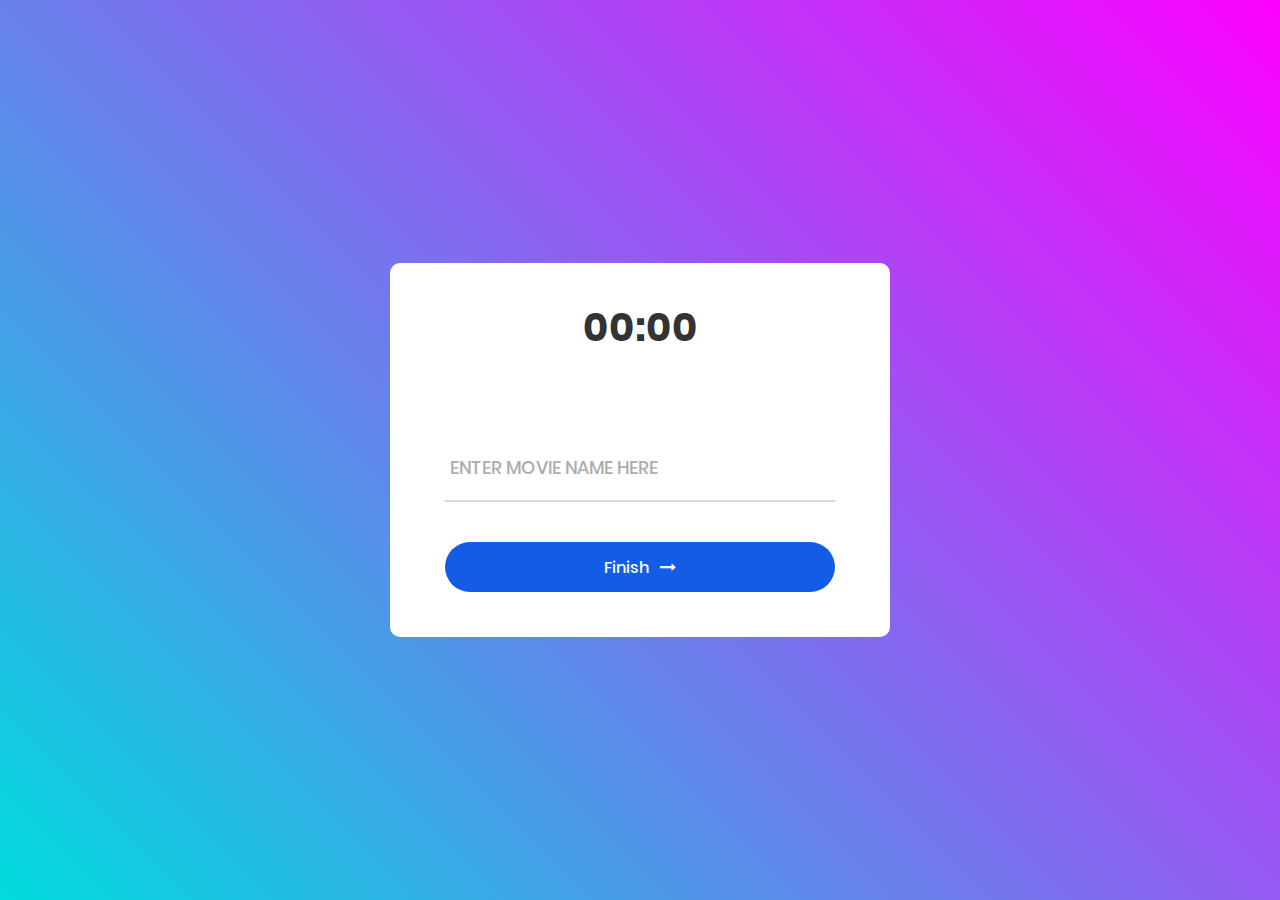
==== Blinders Round1/FirstRndStart.html @ 02ad2534 "yeet" ====
<!DOCTYPE html>
<html lang="en">
<head>
	<title>Peaky Blinders</title>
	<meta charset="UTF-8">
	<meta name="viewport" content="width=device-width, initial-scale=1">
<!--===============================================================================================-->
	<link rel="icon" type="image/png" href="images/icons/favicon.ico"/>
<!--===============================================================================================-->
	<link rel="stylesheet" type="text/css" href="vendor/bootstrap/css/bootstrap.min.css">
<!--===============================================================================================-->
	<link rel="stylesheet" type="text/css" href="fonts/font-awesome-4.7.0/css/font-awesome.min.css">
<!--===============================================================================================-->
	<link rel="stylesheet" type="text/css" href="vendor/animate/animate.css">
<!--===============================================================================================-->
	<link rel="stylesheet" type="text/css" href="vendor/css-hamburgers/hamburgers.min.css">
<!--===============================================================================================-->
	<link rel="stylesheet" type="text/css" href="vendor/animsition/css/animsition.min.css">
<!--===============================================================================================-->
	<link rel="stylesheet" type="text/css" href="vendor/select2/select2.min.css">
<!--===============================================================================================-->
	<link rel="stylesheet" type="text/css" href="vendor/daterangepicker/daterangepicker.css">
<!--===============================================================================================-->
	<link rel="stylesheet" type="text/css" href="css/util.css">
	<link rel="stylesheet" type="text/css" href="css/main.css">
<!--===============================================================================================-->
</head>
<body <body onload="showDiffImg()" oncontextmenu="return false;">


	<div class="container-contact100">
		<div class="wrap-contact100">
			<form class="contact100-form" name="add-unq-form" id="add-unq-form" autocomplete="off"  method="post">
				<span class="contact100-form-title">
					<label id="minutes">00</label>:<label id="seconds">00</label>
				</span>
				<span class="contact100-form-title">
					<img id="imageView" name="imageView" class="center">
				</span>

				<div class="wrap-input100">
					<input autocomplete="off" class="input100" style="text-transform:uppercase" type="text" id="first_rnd_txt" name="first_rnd_txt" placeholder="Enter Movie Name Here" onkeypress="return alpha(event)">
					<span class="focus-input100"></span>
                </div>
				
				<div class="container-contact100-form-btn">
					<div class="wrap-contact100-form-btn">
						<div class="contact100-form-bgbtn"></div>
						<button type="button" class="contact100-form-btn" id="submitBtn" onclick="ded()">
							<span>
								Finish
								<i class="fa fa-long-arrow-right m-l-7" aria-hidden="true"></i>
							</span>
						</button>
					</div>
				</div>
			</form>
		</div>
	</div>


<!--===============================================================================================-->
	<script src="vendor/jquery/jquery-3.2.1.min.js"></script>
<!--===============================================================================================-->
	<script src="vendor/animsition/js/animsition.min.js"></script>
<!--===============================================================================================-->
	<script src="vendor/bootstrap/js/popper.js"></script>
	<script src="vendor/bootstrap/js/bootstrap.min.js"></script>
<!--===============================================================================================-->
<!--===============================================================================================-->
	<script src="vendor/daterangepicker/moment.min.js"></script>
	<script src="vendor/daterangepicker/daterangepicker.js"></script>
<!--===============================================================================================-->
	<script src="vendor/countdowntime/countdowntime.js"></script>
<!--===============================================================================================-->
	<script src="js/main.js"></script>
	


</body>
</html>
---- Blinders Round1/vendor/css-hamburgers/hamburgers.min.css ----
/*!
 * Hamburgers
 * @description Tasty CSS-animated hamburgers
 * @author Jonathan Suh @jonsuh
 * @site https://jonsuh.com/hamburgers
 * @link https://github.com/jonsuh/hamburgers
 */.hamburger{font:inherit;display:inline-block;overflow:visible;margin:0;padding:15px;cursor:pointer;transition-timing-function:linear;transition-duration:.15s;transition-property:opacity,filter;text-transform:none;color:inherit;border:0;background-color:transparent}.hamburger:hover{opacity:.7}.hamburger-box{position:relative;display:inline-block;width:40px;height:24px}.hamburger-inner{top:50%;display:block;margin-top:-2px}.hamburger-inner,.hamburger-inner:after,.hamburger-inner:before{position:absolute;width:40px;height:4px;transition-timing-function:ease;transition-duration:.15s;transition-property:transform;border-radius:4px;background-color:#000}.hamburger-inner:after,.hamburger-inner:before{display:block;content:''}.hamburger-inner:before{top:-10px}.hamburger-inner:after{bottom:-10px}.hamburger--3dx .hamburger-box{perspective:80px}.hamburger--3dx .hamburger-inner{transition:transform .2s cubic-bezier(.645,.045,.355,1),background-color 0s cubic-bezier(.645,.045,.355,1) .1s}.hamburger--3dx .hamburger-inner:after,.hamburger--3dx .hamburger-inner:before{transition:transform 0s cubic-bezier(.645,.045,.355,1) .1s}.hamburger--3dx.is-active .hamburger-inner{transform:rotateY(180deg);background-color:transparent}.hamburger--3dx.is-active .hamburger-inner:before{transform:translate3d(0,10px,0) rotate(45deg)}.hamburger--3dx.is-active .hamburger-inner:after{transform:translate3d(0,-10px,0) rotate(-45deg)}.hamburger--3dx-r .hamburger-box{perspective:80px}.hamburger--3dx-r .hamburger-inner{transition:transform .2s cubic-bezier(.645,.045,.355,1),background-color 0s cubic-bezier(.645,.045,.355,1) .1s}.hamburger--3dx-r .hamburger-inner:after,.hamburger--3dx-r .hamburger-inner:before{transition:transform 0s cubic-bezier(.645,.045,.355,1) .1s}.hamburger--3dx-r.is-active .hamburger-inner{transform:rotateY(-180deg);background-color:transparent}.hamburger--3dx-r.is-active .hamburger-inner:before{transform:translate3d(0,10px,0) rotate(45deg)}.hamburger--3dx-r.is-active .hamburger-inner:after{transform:translate3d(0,-10px,0) rotate(-45deg)}.hamburger--3dy .hamburger-box{perspective:80px}.hamburger--3dy .hamburger-inner{transition:transform .2s cubic-bezier(.645,.045,.355,1),background-color 0s cubic-bezier(.645,.045,.355,1) .1s}.hamburger--3dy .hamburger-inner:after,.hamburger--3dy .hamburger-inner:before{transition:transform 0s cubic-bezier(.645,.045,.355,1) .1s}.hamburger--3dy.is-active .hamburger-inner{transform:rotateX(-180deg);background-color:transparent}.hamburger--3dy.is-active .hamburger-inner:before{transform:translate3d(0,10px,0) rotate(45deg)}.hamburger--3dy.is-active .hamburger-inner:after{transform:translate3d(0,-10px,0) rotate(-45deg)}.hamburger--3dy-r .hamburger-box{perspective:80px}.hamburger--3dy-r .hamburger-inner{transition:transform .2s cubic-bezier(.645,.045,.355,1),background-color 0s cubic-bezier(.645,.045,.355,1) .1s}.hamburger--3dy-r .hamburger-inner:after,.hamburger--3dy-r .hamburger-inner:before{transition:transform 0s cubic-bezier(.645,.045,.355,1) .1s}.hamburger--3dy-r.is-active .hamburger-inner{transform:rotateX(180deg);background-color:transparent}.hamburger--3dy-r.is-active .hamburger-inner:before{transform:translate3d(0,10px,0) rotate(45deg)}.hamburger--3dy-r.is-active .hamburger-inner:after{transform:translate3d(0,-10px,0) rotate(-45deg)}.hamburger--arrow.is-active .hamburger-inner:before{transform:translate3d(-8px,0,0) rotate(-45deg) scaleX(.7)}.hamburger--arrow.is-active .hamburger-inner:after{transform:translate3d(-8px,0,0) rotate(45deg) scaleX(.7)}.hamburger--arrow-r.is-active .hamburger-inner:before{transform:translate3d(8px,0,0) rotate(45deg) scaleX(.7)}.hamburger--arrow-r.is-active .hamburger-inner:after{transform:translate3d(8px,0,0) rotate(-45deg) scaleX(.7)}.hamburger--arrowalt .hamburger-inner:before{transition:top .1s ease .15s,transform .15s cubic-bezier(.165,.84,.44,1)}.hamburger--arrowalt .hamburger-inner:after{transition:bottom .1s ease .15s,transform .15s cubic-bezier(.165,.84,.44,1)}.hamburger--arrowalt.is-active .hamburger-inner:before{top:0;transition:top .1s ease,transform .15s cubic-bezier(.895,.03,.685,.22) .1s;transform:translate3d(-8px,-10px,0) rotate(-45deg) scaleX(.7)}.hamburger--arrowalt.is-active .hamburger-inner:after{bottom:0;transition:bottom .1s ease,transform .15s cubic-bezier(.895,.03,.685,.22) .1s;transform:translate3d(-8px,10px,0) rotate(45deg) scaleX(.7)}.hamburger--arrowalt-r .hamburger-inner:before{transition:top .1s ease .15s,transform .15s cubic-bezier(.165,.84,.44,1)}.hamburger--arrowalt-r .hamburger-inner:after{transition:bottom .1s ease .15s,transform .15s cubic-bezier(.165,.84,.44,1)}.hamburger--arrowalt-r.is-active .hamburger-inner:before{top:0;transition:top .1s ease,transform .15s cubic-bezier(.895,.03,.685,.22) .1s;transform:translate3d(8px,-10px,0) rotate(45deg) scaleX(.7)}.hamburger--arrowalt-r.is-active .hamburger-inner:after{bottom:0;transition:bottom .1s ease,transform .15s cubic-bezier(.895,.03,.685,.22) .1s;transform:translate3d(8px,10px,0) rotate(-45deg) scaleX(.7)}.hamburger--boring .hamburger-inner,.hamburger--boring .hamburger-inner:after,.hamburger--boring .hamburger-inner:before{transition-property:none}.hamburger--boring.is-active .hamburger-inner{transform:rotate(45deg)}.hamburger--boring.is-active .hamburger-inner:before{top:0;opacity:0}.hamburger--boring.is-active .hamburger-inner:after{bottom:0;transform:rotate(-90deg)}.hamburger--collapse .hamburger-inner{top:auto;bottom:0;transition-delay:.15s;transition-timing-function:cubic-bezier(.55,.055,.675,.19);transition-duration:.15s}.hamburger--collapse .hamburger-inner:after{top:-20px;transition:top .3s cubic-bezier(.33333,.66667,.66667,1) .3s,opacity .1s linear}.hamburger--collapse .hamburger-inner:before{transition:top .12s cubic-bezier(.33333,.66667,.66667,1) .3s,transform .15s cubic-bezier(.55,.055,.675,.19)}.hamburger--collapse.is-active .hamburger-inner{transition-delay:.32s;transition-timing-function:cubic-bezier(.215,.61,.355,1);transform:translate3d(0,-10px,0) rotate(-45deg)}.hamburger--collapse.is-active .hamburger-inner:after{top:0;transition:top .3s cubic-bezier(.33333,0,.66667,.33333),opacity .1s linear .27s;opacity:0}.hamburger--collapse.is-active .hamburger-inner:before{top:0;transition:top .12s cubic-bezier(.33333,0,.66667,.33333) .18s,transform .15s cubic-bezier(.215,.61,.355,1) .42s;transform:rotate(-90deg)}.hamburger--collapse-r .hamburger-inner{top:auto;bottom:0;transition-delay:.15s;transition-timing-function:cubic-bezier(.55,.055,.675,.19);transition-duration:.15s}.hamburger--collapse-r .hamburger-inner:after{top:-20px;transition:top .3s cubic-bezier(.33333,.66667,.66667,1) .3s,opacity .1s linear}.hamburger--collapse-r .hamburger-inner:before{transition:top .12s cubic-bezier(.33333,.66667,.66667,1) .3s,transform .15s cubic-bezier(.55,.055,.675,.19)}.hamburger--collapse-r.is-active .hamburger-inner{transition-delay:.32s;transition-timing-function:cubic-bezier(.215,.61,.355,1);transform:translate3d(0,-10px,0) rotate(45deg)}.hamburger--collapse-r.is-active .hamburger-inner:after{top:0;transition:top .3s cubic-bezier(.33333,0,.66667,.33333),opacity .1s linear .27s;opacity:0}.hamburger--collapse-r.is-active .hamburger-inner:before{top:0;transition:top .12s cubic-bezier(.33333,0,.66667,.33333) .18s,transform .15s cubic-bezier(.215,.61,.355,1) .42s;transform:rotate(90deg)}.hamburger--elastic .hamburger-inner{top:2px;transition-timing-function:cubic-bezier(.68,-.55,.265,1.55);transition-duration:.4s}.hamburger--elastic .hamburger-inner:before{top:10px;transition:opacity .15s ease .4s}.hamburger--elastic .hamburger-inner:after{top:20px;transition:transform .4s cubic-bezier(.68,-.55,.265,1.55)}.hamburger--elastic.is-active .hamburger-inner{transition-delay:.1s;transform:translate3d(0,10px,0) rotate(135deg)}.hamburger--elastic.is-active .hamburger-inner:before{transition-delay:0s;opacity:0}.hamburger--elastic.is-active .hamburger-inner:after{transition-delay:.1s;transform:translate3d(0,-20px,0) rotate(-270deg)}.hamburger--elastic-r .hamburger-inner{top:2px;transition-timing-function:cubic-bezier(.68,-.55,.265,1.55);transition-duration:.4s}.hamburger--elastic-r .hamburger-inner:before{top:10px;transition:opacity .15s ease .4s}.hamburger--elastic-r .hamburger-inner:after{top:20px;transition:transform .4s cubic-bezier(.68,-.55,.265,1.55)}.hamburger--elastic-r.is-active .hamburger-inner{transition-delay:.1s;transform:translate3d(0,10px,0) rotate(-135deg)}.hamburger--elastic-r.is-active .hamburger-inner:before{transition-delay:0s;opacity:0}.hamburger--elastic-r.is-active .hamburger-inner:after{transition-delay:.1s;transform:translate3d(0,-20px,0) rotate(270deg)}.hamburger--emphatic{overflow:hidden}.hamburger--emphatic .hamburger-inner{transition:background-color .2s ease-in .25s}.hamburger--emphatic .hamburger-inner:before{left:0;transition:transform .2s cubic-bezier(.6,.04,.98,.335),top .05s linear .2s,left .2s ease-in .25s}.hamburger--emphatic .hamburger-inner:after{top:10px;right:0;transition:transform .2s cubic-bezier(.6,.04,.98,.335),top .05s linear .2s,right .2s ease-in .25s}.hamburger--emphatic.is-active .hamburger-inner{transition-delay:0s;transition-timing-function:ease-out;background-color:transparent}.hamburger--emphatic.is-active .hamburger-inner:before{top:-80px;left:-80px;transition:left .2s ease-out,top .05s linear .2s,transform .2s cubic-bezier(.075,.82,.165,1) .25s;transform:translate3d(80px,80px,0) rotate(45deg)}.hamburger--emphatic.is-active .hamburger-inner:after{top:-80px;right:-80px;transition:right .2s ease-out,top .05s linear .2s,transform .2s cubic-bezier(.075,.82,.165,1) .25s;transform:translate3d(-80px,80px,0) rotate(-45deg)}.hamburger--emphatic-r{overflow:hidden}.hamburger--emphatic-r .hamburger-inner{transition:background-color .2s ease-in .25s}.hamburger--emphatic-r .hamburger-inner:before{left:0;transition:transform .2s cubic-bezier(.6,.04,.98,.335),top .05s linear .2s,left .2s ease-in .25s}.hamburger--emphatic-r .hamburger-inner:after{top:10px;right:0;transition:transform .2s cubic-bezier(.6,.04,.98,.335),top .05s linear .2s,right .2s ease-in .25s}.hamburger--emphatic-r.is-active .hamburger-inner{transition-delay:0s;transition-timing-function:ease-out;background-color:transparent}.hamburger--emphatic-r.is-active .hamburger-inner:before{top:80px;left:-80px;transition:left .2s ease-out,top .05s linear .2s,transform .2s cubic-bezier(.075,.82,.165,1) .25s;transform:translate3d(80px,-80px,0) rotate(-45deg)}.hamburger--emphatic-r.is-active .hamburger-inner:after{top:80px;right:-80px;transition:right .2s ease-out,top .05s linear .2s,transform .2s cubic-bezier(.075,.82,.165,1) .25s;transform:translate3d(-80px,-80px,0) rotate(45deg)}.hamburger--slider .hamburger-inner{top:2px}.hamburger--slider .hamburger-inner:before{top:10px;transition-timing-function:ease;transition-duration:.2s;transition-property:transform,opacity}.hamburger--slider .hamburger-inner:after{top:20px}.hamburger--slider.is-active .hamburger-inner{transform:translate3d(0,10px,0) rotate(45deg)}.hamburger--slider.is-active .hamburger-inner:before{transform:rotate(-45deg) translate3d(-5.71429px,-6px,0);opacity:0}.hamburger--slider.is-active .hamburger-inner:after{transform:translate3d(0,-20px,0) rotate(-90deg)}.hamburger--slider-r .hamburger-inner{top:2px}.hamburger--slider-r .hamburger-inner:before{top:10px;transition-timing-function:ease;transition-duration:.2s;transition-property:transform,opacity}.hamburger--slider-r .hamburger-inner:after{top:20px}.hamburger--slider-r.is-active .hamburger-inner{transform:translate3d(0,10px,0) rotate(-45deg)}.hamburger--slider-r.is-active .hamburger-inner:before{transform:rotate(45deg) translate3d(5.71429px,-6px,0);opacity:0}.hamburger--slider-r.is-active .hamburger-inner:after{transform:translate3d(0,-20px,0) rotate(90deg)}.hamburger--spring .hamburger-inner{top:2px;transition:background-color 0s linear .15s}.hamburger--spring .hamburger-inner:before{top:10px;transition:top .12s cubic-bezier(.33333,.66667,.66667,1) .3s,transform .15s cubic-bezier(.55,.055,.675,.19)}.hamburger--spring .hamburger-inner:after{top:20px;transition:top .3s cubic-bezier(.33333,.66667,.66667,1) .3s,transform .15s cubic-bezier(.55,.055,.675,.19)}.hamburger--spring.is-active .hamburger-inner{transition-delay:.32s;background-color:transparent}.hamburger--spring.is-active .hamburger-inner:before{top:0;transition:top .12s cubic-bezier(.33333,0,.66667,.33333) .18s,transform .15s cubic-bezier(.215,.61,.355,1) .32s;transform:translate3d(0,10px,0) rotate(45deg)}.hamburger--spring.is-active .hamburger-inner:after{top:0;transition:top .3s cubic-bezier(.33333,0,.66667,.33333),transform .15s cubic-bezier(.215,.61,.355,1) .32s;transform:translate3d(0,10px,0) rotate(-45deg)}.hamburger--spring-r .hamburger-inner{top:auto;bottom:0;transition-delay:0s;transition-timing-function:cubic-bezier(.55,.055,.675,.19);transition-duration:.15s}.hamburger--spring-r .hamburger-inner:after{top:-20px;transition:top .3s cubic-bezier(.33333,.66667,.66667,1) .3s,opacity 0s linear}.hamburger--spring-r .hamburger-inner:before{transition:top .12s cubic-bezier(.33333,.66667,.66667,1) .3s,transform .15s cubic-bezier(.55,.055,.675,.19)}.hamburger--spring-r.is-active .hamburger-inner{transition-delay:.32s;transition-timing-function:cubic-bezier(.215,.61,.355,1);transform:translate3d(0,-10px,0) rotate(-45deg)}.hamburger--spring-r.is-active .hamburger-inner:after{top:0;transition:top .3s cubic-bezier(.33333,0,.66667,.33333),opacity 0s linear .32s;opacity:0}.hamburger--spring-r.is-active .hamburger-inner:before{top:0;transition:top .12s cubic-bezier(.33333,0,.66667,.33333) .18s,transform .15s cubic-bezier(.215,.61,.355,1) .32s;transform:rotate(90deg)}.hamburger--stand .hamburger-inner{transition:transform .1s cubic-bezier(.55,.055,.675,.19) .22s,background-color 0s linear .1s}.hamburger--stand .hamburger-inner:before{transition:top .1s ease-in .1s,transform .1s cubic-bezier(.55,.055,.675,.19) 0s}.hamburger--stand .hamburger-inner:after{transition:bottom .1s ease-in .1s,transform .1s cubic-bezier(.55,.055,.675,.19) 0s}.hamburger--stand.is-active .hamburger-inner{transition:transform .1s cubic-bezier(.215,.61,.355,1) 0s,background-color 0s linear .22s;transform:rotate(90deg);background-color:transparent}.hamburger--stand.is-active .hamburger-inner:before{top:0;transition:top .1s ease-out .12s,transform .1s cubic-bezier(.215,.61,.355,1) .22s;transform:rotate(-45deg)}.hamburger--stand.is-active .hamburger-inner:after{bottom:0;transition:bottom .1s ease-out .12s,transform .1s cubic-bezier(.215,.61,.355,1) .22s;transform:rotate(45deg)}.hamburger--stand-r .hamburger-inner{transition:transform .1s cubic-bezier(.55,.055,.675,.19) .22s,background-color 0s linear .1s}.hamburger--stand-r .hamburger-inner:before{transition:top .1s ease-in .1s,transform .1s cubic-bezier(.55,.055,.675,.19) 0s}.hamburger--stand-r .hamburger-inner:after{transition:bottom .1s ease-in .1s,transform .1s cubic-bezier(.55,.055,.675,.19) 0s}.hamburger--stand-r.is-active .hamburger-inner{transition:transform .1s cubic-bezier(.215,.61,.355,1) 0s,background-color 0s linear .22s;transform:rotate(-90deg);background-color:transparent}.hamburger--stand-r.is-active .hamburger-inner:before{top:0;transition:top .1s ease-out .12s,transform .1s cubic-bezier(.215,.61,.355,1) .22s;transform:rotate(-45deg)}.hamburger--stand-r.is-active .hamburger-inner:after{bottom:0;transition:bottom .1s ease-out .12s,transform .1s cubic-bezier(.215,.61,.355,1) .22s;transform:rotate(45deg)}.hamburger--spin .hamburger-inner{transition-timing-function:cubic-bezier(.55,.055,.675,.19);transition-duration:.3s}.hamburger--spin .hamburger-inner:before{transition:top .1s ease-in .34s,opacity .1s ease-in}.hamburger--spin .hamburger-inner:after{transition:bottom .1s ease-in .34s,transform .3s cubic-bezier(.55,.055,.675,.19)}.hamburger--spin.is-active .hamburger-inner{transition-delay:.14s;transition-timing-function:cubic-bezier(.215,.61,.355,1);transform:rotate(225deg)}.hamburger--spin.is-active .hamburger-inner:before{top:0;transition:top .1s ease-out,opacity .1s ease-out .14s;opacity:0}.hamburger--spin.is-active .hamburger-inner:after{bottom:0;transition:bottom .1s ease-out,transform .3s cubic-bezier(.215,.61,.355,1) .14s;transform:rotate(-90deg)}.hamburger--spin-r .hamburger-inner{transition-timing-function:cubic-bezier(.55,.055,.675,.19);transition-duration:.3s}.hamburger--spin-r .hamburger-inner:before{transition:top .1s ease-in .34s,opacity .1s ease-in}.hamburger--spin-r .hamburger-inner:after{transition:bottom .1s ease-in .34s,transform .3s cubic-bezier(.55,.055,.675,.19)}.hamburger--spin-r.is-active .hamburger-inner{transition-delay:.14s;transition-timing-function:cubic-bezier(.215,.61,.355,1);transform:rotate(-225deg)}.hamburger--spin-r.is-active .hamburger-inner:before{top:0;transition:top .1s ease-out,opacity .1s ease-out .14s;opacity:0}.hamburger--spin-r.is-active .hamburger-inner:after{bottom:0;transition:bottom .1s ease-out,transform .3s cubic-bezier(.215,.61,.355,1) .14s;transform:rotate(90deg)}.hamburger--squeeze .hamburger-inner{transition-timing-function:cubic-bezier(.55,.055,.675,.19);transition-duration:.1s}.hamburger--squeeze .hamburger-inner:before{transition:top .1s ease .14s,opacity .1s ease}.hamburger--squeeze .hamburger-inner:after{transition:bottom .1s ease .14s,transform .1s cubic-bezier(.55,.055,.675,.19)}.hamburger--squeeze.is-active .hamburger-inner{transition-delay:.14s;transition-timing-function:cubic-bezier(.215,.61,.355,1);transform:rotate(45deg)}.hamburger--squeeze.is-active .hamburger-inner:before{top:0;transition:top .1s ease,opacity .1s ease .14s;opacity:0}.hamburger--squeeze.is-active .hamburger-inner:after{bottom:0;transition:bottom .1s ease,transform .1s cubic-bezier(.215,.61,.355,1) .14s;transform:rotate(-90deg)}.hamburger--vortex .hamburger-inner{transition-timing-function:cubic-bezier(.19,1,.22,1);transition-duration:.3s}.hamburger--vortex .hamburger-inner:after,.hamburger--vortex .hamburger-inner:before{transition-delay:.1s;transition-timing-function:linear;transition-duration:0s}.hamburger--vortex .hamburger-inner:before{transition-property:top,opacity}.hamburger--vortex .hamburger-inner:after{transition-property:bottom,transform}.hamburger--vortex.is-active .hamburger-inner{transition-timing-function:cubic-bezier(.19,1,.22,1);transform:rotate(765deg)}.hamburger--vortex.is-active .hamburger-inner:after,.hamburger--vortex.is-active .hamburger-inner:before{transition-delay:0s}.hamburger--vortex.is-active .hamburger-inner:before{top:0;opacity:0}.hamburger--vortex.is-active .hamburger-inner:after{bottom:0;transform:rotate(90deg)}.hamburger--vortex-r .hamburger-inner{transition-timing-function:cubic-bezier(.19,1,.22,1);transition-duration:.3s}.hamburger--vortex-r .hamburger-inner:after,.hamburger--vortex-r .hamburger-inner:before{transition-delay:.1s;transition-timing-function:linear;transition-duration:0s}.hamburger--vortex-r .hamburger-inner:before{transition-property:top,opacity}.hamburger--vortex-r .hamburger-inner:after{transition-property:bottom,transform}.hamburger--vortex-r.is-active .hamburger-inner{transition-timing-function:cubic-bezier(.19,1,.22,1);transform:rotate(-765deg)}.hamburger--vortex-r.is-active .hamburger-inner:after,.hamburger--vortex-r.is-active .hamburger-inner:before{transition-delay:0s}.hamburger--vortex-r.is-active .hamburger-inner:before{top:0;opacity:0}.hamburger--vortex-r.is-active .hamburger-inner:after{bottom:0;transform:rotate(-90deg)}
---- Blinders Round1/vendor/daterangepicker/daterangepicker.css ----
.daterangepicker {
  position: absolute;
  color: inherit;
  background-color: #fff;
  border-radius: 4px;
  width: 278px;
  padding: 4px;
  margin-top: 1px;
  top: 100px;
  left: 20px;
  /* Calendars */ }
  .daterangepicker:before, .daterangepicker:after {
    position: absolute;
    display: inline-block;
    border-bottom-color: rgba(0, 0, 0, 0.2);
    content: ''; }
  .daterangepicker:before {
    top: -7px;
    border-right: 7px solid transparent;
    border-left: 7px solid transparent;
    border-bottom: 7px solid #ccc; }
  .daterangepicker:after {
    top: -6px;
    border-right: 6px solid transparent;
    border-bottom: 6px solid #fff;
    border-left: 6px solid transparent; }
  .daterangepicker.opensleft:before {
    right: 9px; }
  .daterangepicker.opensleft:after {
    right: 10px; }
  .daterangepicker.openscenter:before {
    left: 0;
    right: 0;
    width: 0;
    margin-left: auto;
    margin-right: auto; }
  .daterangepicker.openscenter:after {
    left: 0;
    right: 0;
    width: 0;
    margin-left: auto;
    margin-right: auto; }
  .daterangepicker.opensright:before {
    left: 9px; }
  .daterangepicker.opensright:after {
    left: 10px; }
  .daterangepicker.dropup {
    margin-top: -5px; }
    .daterangepicker.dropup:before {
      top: initial;
      bottom: -7px;
      border-bottom: initial;
      border-top: 7px solid #ccc; }
    .daterangepicker.dropup:after {
      top: initial;
      bottom: -6px;
      border-bottom: initial;
      border-top: 6px solid #fff; }
  .daterangepicker.dropdown-menu {
    max-width: none;
    z-index: 3001; }
  .daterangepicker.single .ranges, .daterangepicker.single .calendar {
    float: none; }
  .daterangepicker.show-calendar .calendar {
    display: block; }
  .daterangepicker .calendar {
    display: none;
    max-width: 270px;
    margin: 4px; }
    .daterangepicker .calendar.single .calendar-table {
      border: none; }
    .daterangepicker .calendar th, .daterangepicker .calendar td {
      white-space: nowrap;
      text-align: center;
      min-width: 32px; }
  .daterangepicker .calendar-table {
    border: 1px solid #fff;
    padding: 4px;
    border-radius: 4px;
    background-color: #fff; }
  .daterangepicker table {
    width: 100%;
    margin: 0; }
  .daterangepicker td, .daterangepicker th {
    text-align: center;
    width: 20px;
    height: 20px;
    border-radius: 4px;
    border: 1px solid transparent;
    white-space: nowrap;
    cursor: pointer; }
    .daterangepicker td.available:hover, .daterangepicker th.available:hover {
      background-color: #eee;
      border-color: transparent;
      color: inherit; }
    .daterangepicker td.week, .daterangepicker th.week {
      font-size: 80%;
      color: #ccc; }
  .daterangepicker td.off, .daterangepicker td.off.in-range, .daterangepicker td.off.start-date, .daterangepicker td.off.end-date {
    background-color: #fff;
    border-color: transparent;
    color: #999; }
  .daterangepicker td.in-range {
    background-color: #ebf4f8;
    border-color: transparent;
    color: #000;
    border-radius: 0; }
  .daterangepicker td.start-date {
    border-radius: 4px 0 0 4px; }
  .daterangepicker td.end-date {
    border-radius: 0 4px 4px 0; }
  .daterangepicker td.start-date.end-date {
    border-radius: 4px; }
  .daterangepicker td.active, .daterangepicker td.active:hover {
    background-color: #357ebd;
    border-color: transparent;
    color: #fff; }
  .daterangepicker th.month {
    width: auto; }
  .daterangepicker td.disabled, .daterangepicker option.disabled {
    color: #999;
    cursor: not-allowed;
    text-decoration: line-through; }
  .daterangepicker select.monthselect, .daterangepicker select.yearselect {
    font-size: 12px;
    padding: 1px;
    height: auto;
    margin: 0;
    cursor: default; }
  .daterangepicker select.monthselect {
    margin-right: 2%;
    width: 56%; }
  .daterangepicker select.yearselect {
    width: 40%; }
  .daterangepicker select.hourselect, .daterangepicker select.minuteselect, .daterangepicker select.secondselect, .daterangepicker select.ampmselect {
    width: 50px;
    margin-bottom: 0; }
  .daterangepicker .input-mini {
    border: 1px solid #ccc;
    border-radius: 4px;
    color: #555;
    height: 30px;
    line-height: 30px;
    display: block;
    vertical-align: middle;
    margin: 0 0 5px 0;
    padding: 0 6px 0 28px;
    width: 100%; }
    .daterangepicker .input-mini.active {
      border: 1px solid #08c;
      border-radius: 4px; }
  .daterangepicker .daterangepicker_input {
    position: relative; }
    .daterangepicker .daterangepicker_input i {
      position: absolute;
      left: 8px;
      top: 8px; }
  .daterangepicker.rtl .input-mini {
    padding-right: 28px;
    padding-left: 6px; }
  .daterangepicker.rtl .daterangepicker_input i {
    left: auto;
    right: 8px; }
  .daterangepicker .calendar-time {
    text-align: center;
    margin: 5px auto;
    line-height: 30px;
    position: relative;
    padding-left: 28px; }
    .daterangepicker .calendar-time select.disabled {
      color: #ccc;
      cursor: not-allowed; }

.ranges {
  font-size: 11px;
  float: none;
  margin: 4px;
  text-align: left; }
  .ranges ul {
    list-style: none;
    margin: 0 auto;
    padding: 0;
    width: 100%; }
  .ranges li {
    font-size: 13px;
    background-color: #f5f5f5;
    border: 1px solid #f5f5f5;
    border-radius: 4px;
    color: #08c;
    padding: 3px 12px;
    margin-bottom: 8px;
    cursor: pointer; }
    .ranges li:hover {
      background-color: #08c;
      border: 1px solid #08c;
      color: #fff; }
    .ranges li.active {
      background-color: #08c;
      border: 1px solid #08c;
      color: #fff; }

/*  Larger Screen Styling */
@media (min-width: 564px) {
  .daterangepicker {
    width: auto; }
    .daterangepicker .ranges ul {
      width: 160px; }
    .daterangepicker.single .ranges ul {
      width: 100%; }
    .daterangepicker.single .calendar.left {
      clear: none; }
    .daterangepicker.single.ltr .ranges, .daterangepicker.single.ltr .calendar {
      float: left; }
    .daterangepicker.single.rtl .ranges, .daterangepicker.single.rtl .calendar {
      float: right; }
    .daterangepicker.ltr {
      direction: ltr;
      text-align: left; }
      .daterangepicker.ltr .calendar.left {
        clear: left;
        margin-right: 0; }
        .daterangepicker.ltr .calendar.left .calendar-table {
          border-right: none;
          border-top-right-radius: 0;
          border-bottom-right-radius: 0; }
      .daterangepicker.ltr .calendar.right {
        margin-left: 0; }
        .daterangepicker.ltr .calendar.right .calendar-table {
          border-left: none;
          border-top-left-radius: 0;
          border-bottom-left-radius: 0; }
      .daterangepicker.ltr .left .daterangepicker_input {
        padding-right: 12px; }
      .daterangepicker.ltr .calendar.left .calendar-table {
        padding-right: 12px; }
      .daterangepicker.ltr .ranges, .daterangepicker.ltr .calendar {
        float: left; }
    .daterangepicker.rtl {
      direction: rtl;
      text-align: right; }
      .daterangepicker.rtl .calendar.left {
        clear: right;
        margin-left: 0; }
        .daterangepicker.rtl .calendar.left .calendar-table {
          border-left: none;
          border-top-left-radius: 0;
          border-bottom-left-radius: 0; }
      .daterangepicker.rtl .calendar.right {
        margin-right: 0; }
        .daterangepicker.rtl .calendar.right .calendar-table {
          border-right: none;
          border-top-right-radius: 0;
          border-bottom-right-radius: 0; }
      .daterangepicker.rtl .left .daterangepicker_input {
        padding-left: 12px; }
      .daterangepicker.rtl .calendar.left .calendar-table {
        padding-left: 12px; }
      .daterangepicker.rtl .ranges, .daterangepicker.rtl .calendar {
        text-align: right;
        float: right; } }
@media (min-width: 730px) {
  .daterangepicker .ranges {
    width: auto; }
  .daterangepicker.ltr .ranges {
    float: left; }
  .daterangepicker.rtl .ranges {
    float: right; }
  .daterangepicker .calendar.left {
    clear: none !important; } }
---- Blinders Round1/css/util.css ----
/*[ FONT SIZE ]
///////////////////////////////////////////////////////////
*/
.fs-1 {font-size: 1px;}
.fs-2 {font-size: 2px;}
.fs-3 {font-size: 3px;}
.fs-4 {font-size: 4px;}
.fs-5 {font-size: 5px;}
.fs-6 {font-size: 6px;}
.fs-7 {font-size: 7px;}
.fs-8 {font-size: 8px;}
.fs-9 {font-size: 9px;}
.fs-10 {font-size: 10px;}
.fs-11 {font-size: 11px;}
.fs-12 {font-size: 12px;}
.fs-13 {font-size: 13px;}
.fs-14 {font-size: 14px;}
.fs-15 {font-size: 15px;}
.fs-16 {font-size: 16px;}
.fs-17 {font-size: 17px;}
.fs-18 {font-size: 18px;}
.fs-19 {font-size: 19px;}
.fs-20 {font-size: 20px;}
.fs-21 {font-size: 21px;}
.fs-22 {font-size: 22px;}
.fs-23 {font-size: 23px;}
.fs-24 {font-size: 24px;}
.fs-25 {font-size: 25px;}
.fs-26 {font-size: 26px;}
.fs-27 {font-size: 27px;}
.fs-28 {font-size: 28px;}
.fs-29 {font-size: 29px;}
.fs-30 {font-size: 30px;}
.fs-31 {font-size: 31px;}
.fs-32 {font-size: 32px;}
.fs-33 {font-size: 33px;}
.fs-34 {font-size: 34px;}
.fs-35 {font-size: 35px;}
.fs-36 {font-size: 36px;}
.fs-37 {font-size: 37px;}
.fs-38 {font-size: 38px;}
.fs-39 {font-size: 39px;}
.fs-40 {font-size: 40px;}
.fs-41 {font-size: 41px;}
.fs-42 {font-size: 42px;}
.fs-43 {font-size: 43px;}
.fs-44 {font-size: 44px;}
.fs-45 {font-size: 45px;}
.fs-46 {font-size: 46px;}
.fs-47 {font-size: 47px;}
.fs-48 {font-size: 48px;}
.fs-49 {font-size: 49px;}
.fs-50 {font-size: 50px;}
.fs-51 {font-size: 51px;}
.fs-52 {font-size: 52px;}
.fs-53 {font-size: 53px;}
.fs-54 {font-size: 54px;}
.fs-55 {font-size: 55px;}
.fs-56 {font-size: 56px;}
.fs-57 {font-size: 57px;}
.fs-58 {font-size: 58px;}
.fs-59 {font-size: 59px;}
.fs-60 {font-size: 60px;}
.fs-61 {font-size: 61px;}
.fs-62 {font-size: 62px;}
.fs-63 {font-size: 63px;}
.fs-64 {font-size: 64px;}
.fs-65 {font-size: 65px;}
.fs-66 {font-size: 66px;}
.fs-67 {font-size: 67px;}
.fs-68 {font-size: 68px;}
.fs-69 {font-size: 69px;}
.fs-70 {font-size: 70px;}
.fs-71 {font-size: 71px;}
.fs-72 {font-size: 72px;}
.fs-73 {font-size: 73px;}
.fs-74 {font-size: 74px;}
.fs-75 {font-size: 75px;}
.fs-76 {font-size: 76px;}
.fs-77 {font-size: 77px;}
.fs-78 {font-size: 78px;}
.fs-79 {font-size: 79px;}
.fs-80 {font-size: 80px;}
.fs-81 {font-size: 81px;}
.fs-82 {font-size: 82px;}
.fs-83 {font-size: 83px;}
.fs-84 {font-size: 84px;}
.fs-85 {font-size: 85px;}
.fs-86 {font-size: 86px;}
.fs-87 {font-size: 87px;}
.fs-88 {font-size: 88px;}
.fs-89 {font-size: 89px;}
.fs-90 {font-size: 90px;}
.fs-91 {font-size: 91px;}
.fs-92 {font-size: 92px;}
.fs-93 {font-size: 93px;}
.fs-94 {font-size: 94px;}
.fs-95 {font-size: 95px;}
.fs-96 {font-size: 96px;}
.fs-97 {font-size: 97px;}
.fs-98 {font-size: 98px;}
.fs-99 {font-size: 99px;}
.fs-100 {font-size: 100px;}
.fs-101 {font-size: 101px;}
.fs-102 {font-size: 102px;}
.fs-103 {font-size: 103px;}
.fs-104 {font-size: 104px;}
.fs-105 {font-size: 105px;}
.fs-106 {font-size: 106px;}
.fs-107 {font-size: 107px;}
.fs-108 {font-size: 108px;}
.fs-109 {font-size: 109px;}
.fs-110 {font-size: 110px;}
.fs-111 {font-size: 111px;}
.fs-112 {font-size: 112px;}
.fs-113 {font-size: 113px;}
.fs-114 {font-size: 114px;}
.fs-115 {font-size: 115px;}
.fs-116 {font-size: 116px;}
.fs-117 {font-size: 117px;}
.fs-118 {font-size: 118px;}
.fs-119 {font-size: 119px;}
.fs-120 {font-size: 120px;}
.fs-121 {font-size: 121px;}
.fs-122 {font-size: 122px;}
.fs-123 {font-size: 123px;}
.fs-124 {font-size: 124px;}
.fs-125 {font-size: 125px;}
.fs-126 {font-size: 126px;}
.fs-127 {font-size: 127px;}
.fs-128 {font-size: 128px;}
.fs-129 {font-size: 129px;}
.fs-130 {font-size: 130px;}
.fs-131 {font-size: 131px;}
.fs-132 {font-size: 132px;}
.fs-133 {font-size: 133px;}
.fs-134 {font-size: 134px;}
.fs-135 {font-size: 135px;}
.fs-136 {font-size: 136px;}
.fs-137 {font-size: 137px;}
.fs-138 {font-size: 138px;}
.fs-139 {font-size: 139px;}
.fs-140 {font-size: 140px;}
.fs-141 {font-size: 141px;}
.fs-142 {font-size: 142px;}
.fs-143 {font-size: 143px;}
.fs-144 {font-size: 144px;}
.fs-145 {font-size: 145px;}
.fs-146 {font-size: 146px;}
.fs-147 {font-size: 147px;}
.fs-148 {font-size: 148px;}
.fs-149 {font-size: 149px;}
.fs-150 {font-size: 150px;}
.fs-151 {font-size: 151px;}
.fs-152 {font-size: 152px;}
.fs-153 {font-size: 153px;}
.fs-154 {font-size: 154px;}
.fs-155 {font-size: 155px;}
.fs-156 {font-size: 156px;}
.fs-157 {font-size: 157px;}
.fs-158 {font-size: 158px;}
.fs-159 {font-size: 159px;}
.fs-160 {font-size: 160px;}
.fs-161 {font-size: 161px;}
.fs-162 {font-size: 162px;}
.fs-163 {font-size: 163px;}
.fs-164 {font-size: 164px;}
.fs-165 {font-size: 165px;}
.fs-166 {font-size: 166px;}
.fs-167 {font-size: 167px;}
.fs-168 {font-size: 168px;}
.fs-169 {font-size: 169px;}
.fs-170 {font-size: 170px;}
.fs-171 {font-size: 171px;}
.fs-172 {font-size: 172px;}
.fs-173 {font-size: 173px;}
.fs-174 {font-size: 174px;}
.fs-175 {font-size: 175px;}
.fs-176 {font-size: 176px;}
.fs-177 {font-size: 177px;}
.fs-178 {font-size: 178px;}
.fs-179 {font-size: 179px;}
.fs-180 {font-size: 180px;}
.fs-181 {font-size: 181px;}
.fs-182 {font-size: 182px;}
.fs-183 {font-size: 183px;}
.fs-184 {font-size: 184px;}
.fs-185 {font-size: 185px;}
.fs-186 {font-size: 186px;}
.fs-187 {font-size: 187px;}
.fs-188 {font-size: 188px;}
.fs-189 {font-size: 189px;}
.fs-190 {font-size: 190px;}
.fs-191 {font-size: 191px;}
.fs-192 {font-size: 192px;}
.fs-193 {font-size: 193px;}
.fs-194 {font-size: 194px;}
.fs-195 {font-size: 195px;}
.fs-196 {font-size: 196px;}
.fs-197 {font-size: 197px;}
.fs-198 {font-size: 198px;}
.fs-199 {font-size: 199px;}
.fs-200 {font-size: 200px;}

/*[ PADDING ]
///////////////////////////////////////////////////////////
*/
.p-t-0 {padding-top: 0px;}
.p-t-1 {padding-top: 1px;}
.p-t-2 {padding-top: 2px;}
.p-t-3 {padding-top: 3px;}
.p-t-4 {padding-top: 4px;}
.p-t-5 {padding-top: 5px;}
.p-t-6 {padding-top: 6px;}
.p-t-7 {padding-top: 7px;}
.p-t-8 {padding-top: 8px;}
.p-t-9 {padding-top: 9px;}
.p-t-10 {padding-top: 10px;}
.p-t-11 {padding-top: 11px;}
.p-t-12 {padding-top: 12px;}
.p-t-13 {padding-top: 13px;}
.p-t-14 {padding-top: 14px;}
.p-t-15 {padding-top: 15px;}
.p-t-16 {padding-top: 16px;}
.p-t-17 {padding-top: 17px;}
.p-t-18 {padding-top: 18px;}
.p-t-19 {padding-top: 19px;}
.p-t-20 {padding-top: 20px;}
.p-t-21 {padding-top: 21px;}
.p-t-22 {padding-top: 22px;}
.p-t-23 {padding-top: 23px;}
.p-t-24 {padding-top: 24px;}
.p-t-25 {padding-top: 25px;}
.p-t-26 {padding-top: 26px;}
.p-t-27 {padding-top: 27px;}
.p-t-28 {padding-top: 28px;}
.p-t-29 {padding-top: 29px;}
.p-t-30 {padding-top: 30px;}
.p-t-31 {padding-top: 31px;}
.p-t-32 {padding-top: 32px;}
.p-t-33 {padding-top: 33px;}
.p-t-34 {padding-top: 34px;}
.p-t-35 {padding-top: 35px;}
.p-t-36 {padding-top: 36px;}
.p-t-37 {padding-top: 37px;}
.p-t-38 {padding-top: 38px;}
.p-t-39 {padding-top: 39px;}
.p-t-40 {padding-top: 40px;}
.p-t-41 {padding-top: 41px;}
.p-t-42 {padding-top: 42px;}
.p-t-43 {padding-top: 43px;}
.p-t-44 {padding-top: 44px;}
.p-t-45 {padding-top: 45px;}
.p-t-46 {padding-top: 46px;}
.p-t-47 {padding-top: 47px;}
.p-t-48 {padding-top: 48px;}
.p-t-49 {padding-top: 49px;}
.p-t-50 {padding-top: 50px;}
.p-t-51 {padding-top: 51px;}
.p-t-52 {padding-top: 52px;}
.p-t-53 {padding-top: 53px;}
.p-t-54 {padding-top: 54px;}
.p-t-55 {padding-top: 55px;}
.p-t-56 {padding-top: 56px;}
.p-t-57 {padding-top: 57px;}
.p-t-58 {padding-top: 58px;}
.p-t-59 {padding-top: 59px;}
.p-t-60 {padding-top: 60px;}
.p-t-61 {padding-top: 61px;}
.p-t-62 {padding-top: 62px;}
.p-t-63 {padding-top: 63px;}
.p-t-64 {padding-top: 64px;}
.p-t-65 {padding-top: 65px;}
.p-t-66 {padding-top: 66px;}
.p-t-67 {padding-top: 67px;}
.p-t-68 {padding-top: 68px;}
.p-t-69 {padding-top: 69px;}
.p-t-70 {padding-top: 70px;}
.p-t-71 {padding-top: 71px;}
.p-t-72 {padding-top: 72px;}
.p-t-73 {padding-top: 73px;}
.p-t-74 {padding-top: 74px;}
.p-t-75 {padding-top: 75px;}
.p-t-76 {padding-top: 76px;}
.p-t-77 {padding-top: 77px;}
.p-t-78 {padding-top: 78px;}
.p-t-79 {padding-top: 79px;}
.p-t-80 {padding-top: 80px;}
.p-t-81 {padding-top: 81px;}
.p-t-82 {padding-top: 82px;}
.p-t-83 {padding-top: 83px;}
.p-t-84 {padding-top: 84px;}
.p-t-85 {padding-top: 85px;}
.p-t-86 {padding-top: 86px;}
.p-t-87 {padding-top: 87px;}
.p-t-88 {padding-top: 88px;}
.p-t-89 {padding-top: 89px;}
.p-t-90 {padding-top: 90px;}
.p-t-91 {padding-top: 91px;}
.p-t-92 {padding-top: 92px;}
.p-t-93 {padding-top: 93px;}
.p-t-94 {padding-top: 94px;}
.p-t-95 {padding-top: 95px;}
.p-t-96 {padding-top: 96px;}
.p-t-97 {padding-top: 97px;}
.p-t-98 {padding-top: 98px;}
.p-t-99 {padding-top: 99px;}
.p-t-100 {padding-top: 100px;}
.p-t-101 {padding-top: 101px;}
.p-t-102 {padding-top: 102px;}
.p-t-103 {padding-top: 103px;}
.p-t-104 {padding-top: 104px;}
.p-t-105 {padding-top: 105px;}
.p-t-106 {padding-top: 106px;}
.p-t-107 {padding-top: 107px;}
.p-t-108 {padding-top: 108px;}
.p-t-109 {padding-top: 109px;}
.p-t-110 {padding-top: 110px;}
.p-t-111 {padding-top: 111px;}
.p-t-112 {padding-top: 112px;}
.p-t-113 {padding-top: 113px;}
.p-t-114 {padding-top: 114px;}
.p-t-115 {padding-top: 115px;}
.p-t-116 {padding-top: 116px;}
.p-t-117 {padding-top: 117px;}
.p-t-118 {padding-top: 118px;}
.p-t-119 {padding-top: 119px;}
.p-t-120 {padding-top: 120px;}
.p-t-121 {padding-top: 121px;}
.p-t-122 {padding-top: 122px;}
.p-t-123 {padding-top: 123px;}
.p-t-124 {padding-top: 124px;}
.p-t-125 {padding-top: 125px;}
.p-t-126 {padding-top: 126px;}
.p-t-127 {padding-top: 127px;}
.p-t-128 {padding-top: 128px;}
.p-t-129 {padding-top: 129px;}
.p-t-130 {padding-top: 130px;}
.p-t-131 {padding-top: 131px;}
.p-t-132 {padding-top: 132px;}
.p-t-133 {padding-top: 133px;}
.p-t-134 {padding-top: 134px;}
.p-t-135 {padding-top: 135px;}
.p-t-136 {padding-top: 136px;}
.p-t-137 {padding-top: 137px;}
.p-t-138 {padding-top: 138px;}
.p-t-139 {padding-top: 139px;}
.p-t-140 {padding-top: 140px;}
.p-t-141 {padding-top: 141px;}
.p-t-142 {padding-top: 142px;}
.p-t-143 {padding-top: 143px;}
.p-t-144 {padding-top: 144px;}
.p-t-145 {padding-top: 145px;}
.p-t-146 {padding-top: 146px;}
.p-t-147 {padding-top: 147px;}
.p-t-148 {padding-top: 148px;}
.p-t-149 {padding-top: 149px;}
.p-t-150 {padding-top: 150px;}
.p-t-151 {padding-top: 151px;}
.p-t-152 {padding-top: 152px;}
.p-t-153 {padding-top: 153px;}
.p-t-154 {padding-top: 154px;}
.p-t-155 {padding-top: 155px;}
.p-t-156 {padding-top: 156px;}
.p-t-157 {padding-top: 157px;}
.p-t-158 {padding-top: 158px;}
.p-t-159 {padding-top: 159px;}
.p-t-160 {padding-top: 160px;}
.p-t-161 {padding-top: 161px;}
.p-t-162 {padding-top: 162px;}
.p-t-163 {padding-top: 163px;}
.p-t-164 {padding-top: 164px;}
.p-t-165 {padding-top: 165px;}
.p-t-166 {padding-top: 166px;}
.p-t-167 {padding-top: 167px;}
.p-t-168 {padding-top: 168px;}
.p-t-169 {padding-top: 169px;}
.p-t-170 {padding-top: 170px;}
.p-t-171 {padding-top: 171px;}
.p-t-172 {padding-top: 172px;}
.p-t-173 {padding-top: 173px;}
.p-t-174 {padding-top: 174px;}
.p-t-175 {padding-top: 175px;}
.p-t-176 {padding-top: 176px;}
.p-t-177 {padding-top: 177px;}
.p-t-178 {padding-top: 178px;}
.p-t-179 {padding-top: 179px;}
.p-t-180 {padding-top: 180px;}
.p-t-181 {padding-top: 181px;}
.p-t-182 {padding-top: 182px;}
.p-t-183 {padding-top: 183px;}
.p-t-184 {padding-top: 184px;}
.p-t-185 {padding-top: 185px;}
.p-t-186 {padding-top: 186px;}
.p-t-187 {padding-top: 187px;}
.p-t-188 {padding-top: 188px;}
.p-t-189 {padding-top: 189px;}
.p-t-190 {padding-top: 190px;}
.p-t-191 {padding-top: 191px;}
.p-t-192 {padding-top: 192px;}
.p-t-193 {padding-top: 193px;}
.p-t-194 {padding-top: 194px;}
.p-t-195 {padding-top: 195px;}
.p-t-196 {padding-top: 196px;}
.p-t-197 {padding-top: 197px;}
.p-t-198 {padding-top: 198px;}
.p-t-199 {padding-top: 199px;}
.p-t-200 {padding-top: 200px;}
.p-t-201 {padding-top: 201px;}
.p-t-202 {padding-top: 202px;}
.p-t-203 {padding-top: 203px;}
.p-t-204 {padding-top: 204px;}
.p-t-205 {padding-top: 205px;}
.p-t-206 {padding-top: 206px;}
.p-t-207 {padding-top: 207px;}
.p-t-208 {padding-top: 208px;}
.p-t-209 {padding-top: 209px;}
.p-t-210 {padding-top: 210px;}
.p-t-211 {padding-top: 211px;}
.p-t-212 {padding-top: 212px;}
.p-t-213 {padding-top: 213px;}
.p-t-214 {padding-top: 214px;}
.p-t-215 {padding-top: 215px;}
.p-t-216 {padding-top: 216px;}
.p-t-217 {padding-top: 217px;}
.p-t-218 {padding-top: 218px;}
.p-t-219 {padding-top: 219px;}
.p-t-220 {padding-top: 220px;}
.p-t-221 {padding-top: 221px;}
.p-t-222 {padding-top: 222px;}
.p-t-223 {padding-top: 223px;}
.p-t-224 {padding-top: 224px;}
.p-t-225 {padding-top: 225px;}
.p-t-226 {padding-top: 226px;}
.p-t-227 {padding-top: 227px;}
.p-t-228 {padding-top: 228px;}
.p-t-229 {padding-top: 229px;}
.p-t-230 {padding-top: 230px;}
.p-t-231 {padding-top: 231px;}
.p-t-232 {padding-top: 232px;}
.p-t-233 {padding-top: 233px;}
.p-t-234 {padding-top: 234px;}
.p-t-235 {padding-top: 235px;}
.p-t-236 {padding-top: 236px;}
.p-t-237 {padding-top: 237px;}
.p-t-238 {padding-top: 238px;}
.p-t-239 {padding-top: 239px;}
.p-t-240 {padding-top: 240px;}
.p-t-241 {padding-top: 241px;}
.p-t-242 {padding-top: 242px;}
.p-t-243 {padding-top: 243px;}
.p-t-244 {padding-top: 244px;}
.p-t-245 {padding-top: 245px;}
.p-t-246 {padding-top: 246px;}
.p-t-247 {padding-top: 247px;}
.p-t-248 {padding-top: 248px;}
.p-t-249 {padding-top: 249px;}
.p-t-250 {padding-top: 250px;}
.p-b-0 {padding-bottom: 0px;}
.p-b-1 {padding-bottom: 1px;}
.p-b-2 {padding-bottom: 2px;}
.p-b-3 {padding-bottom: 3px;}
.p-b-4 {padding-bottom: 4px;}
.p-b-5 {padding-bottom: 5px;}
.p-b-6 {padding-bottom: 6px;}
.p-b-7 {padding-bottom: 7px;}
.p-b-8 {padding-bottom: 8px;}
.p-b-9 {padding-bottom: 9px;}
.p-b-10 {padding-bottom: 10px;}
.p-b-11 {padding-bottom: 11px;}
.p-b-12 {padding-bottom: 12px;}
.p-b-13 {padding-bottom: 13px;}
.p-b-14 {padding-bottom: 14px;}
.p-b-15 {padding-bottom: 15px;}
.p-b-16 {padding-bottom: 16px;}
.p-b-17 {padding-bottom: 17px;}
.p-b-18 {padding-bottom: 18px;}
.p-b-19 {padding-bottom: 19px;}
.p-b-20 {padding-bottom: 20px;}
.p-b-21 {padding-bottom: 21px;}
.p-b-22 {padding-bottom: 22px;}
.p-b-23 {padding-bottom: 23px;}
.p-b-24 {padding-bottom: 24px;}
.p-b-25 {padding-bottom: 25px;}
.p-b-26 {padding-bottom: 26px;}
.p-b-27 {padding-bottom: 27px;}
.p-b-28 {padding-bottom: 28px;}
.p-b-29 {padding-bottom: 29px;}
.p-b-30 {padding-bottom: 30px;}
.p-b-31 {padding-bottom: 31px;}
.p-b-32 {padding-bottom: 32px;}
.p-b-33 {padding-bottom: 33px;}
.p-b-34 {padding-bottom: 34px;}
.p-b-35 {padding-bottom: 35px;}
.p-b-36 {padding-bottom: 36px;}
.p-b-37 {padding-bottom: 37px;}
.p-b-38 {padding-bottom: 38px;}
.p-b-39 {padding-bottom: 39px;}
.p-b-40 {padding-bottom: 40px;}
.p-b-41 {padding-bottom: 41px;}
.p-b-42 {padding-bottom: 42px;}
.p-b-43 {padding-bottom: 43px;}
.p-b-44 {padding-bottom: 44px;}
.p-b-45 {padding-bottom: 45px;}
.p-b-46 {padding-bottom: 46px;}
.p-b-47 {padding-bottom: 47px;}
.p-b-48 {padding-bottom: 48px;}
.p-b-49 {padding-bottom: 49px;}
.p-b-50 {padding-bottom: 50px;}
.p-b-51 {padding-bottom: 51px;}
.p-b-52 {padding-bottom: 52px;}
.p-b-53 {padding-bottom: 53px;}
.p-b-54 {padding-bottom: 54px;}
.p-b-55 {padding-bottom: 55px;}
.p-b-56 {padding-bottom: 56px;}
.p-b-57 {padding-bottom: 57px;}
.p-b-58 {padding-bottom: 58px;}
.p-b-59 {padding-bottom: 59px;}
.p-b-60 {padding-bottom: 60px;}
.p-b-61 {padding-bottom: 61px;}
.p-b-62 {padding-bottom: 62px;}
.p-b-63 {padding-bottom: 63px;}
.p-b-64 {padding-bottom: 64px;}
.p-b-65 {padding-bottom: 65px;}
.p-b-66 {padding-bottom: 66px;}
.p-b-67 {padding-bottom: 67px;}
.p-b-68 {padding-bottom: 68px;}
.p-b-69 {padding-bottom: 69px;}
.p-b-70 {padding-bottom: 70px;}
.p-b-71 {padding-bottom: 71px;}
.p-b-72 {padding-bottom: 72px;}
.p-b-73 {padding-bottom: 73px;}
.p-b-74 {padding-bottom: 74px;}
.p-b-75 {padding-bottom: 75px;}
.p-b-76 {padding-bottom: 76px;}
.p-b-77 {padding-bottom: 77px;}
.p-b-78 {padding-bottom: 78px;}
.p-b-79 {padding-bottom: 79px;}
.p-b-80 {padding-bottom: 80px;}
.p-b-81 {padding-bottom: 81px;}
.p-b-82 {padding-bottom: 82px;}
.p-b-83 {padding-bottom: 83px;}
.p-b-84 {padding-bottom: 84px;}
.p-b-85 {padding-bottom: 85px;}
.p-b-86 {padding-bottom: 86px;}
.p-b-87 {padding-bottom: 87px;}
.p-b-88 {padding-bottom: 88px;}
.p-b-89 {padding-bottom: 89px;}
.p-b-90 {padding-bottom: 90px;}
.p-b-91 {padding-bottom: 91px;}
.p-b-92 {padding-bottom: 92px;}
.p-b-93 {padding-bottom: 93px;}
.p-b-94 {padding-bottom: 94px;}
.p-b-95 {padding-bottom: 95px;}
.p-b-96 {padding-bottom: 96px;}
.p-b-97 {padding-bottom: 97px;}
.p-b-98 {padding-bottom: 98px;}
.p-b-99 {padding-bottom: 99px;}
.p-b-100 {padding-bottom: 100px;}
.p-b-101 {padding-bottom: 101px;}
.p-b-102 {padding-bottom: 102px;}
.p-b-103 {padding-bottom: 103px;}
.p-b-104 {padding-bottom: 104px;}
.p-b-105 {padding-bottom: 105px;}
.p-b-106 {padding-bottom: 106px;}
.p-b-107 {padding-bottom: 107px;}
.p-b-108 {padding-bottom: 108px;}
.p-b-109 {padding-bottom: 109px;}
.p-b-110 {padding-bottom: 110px;}
.p-b-111 {padding-bottom: 111px;}
.p-b-112 {padding-bottom: 112px;}
.p-b-113 {padding-bottom: 113px;}
.p-b-114 {padding-bottom: 114px;}
.p-b-115 {padding-bottom: 115px;}
.p-b-116 {padding-bottom: 116px;}
.p-b-117 {padding-bottom: 117px;}
.p-b-118 {padding-bottom: 118px;}
.p-b-119 {padding-bottom: 119px;}
.p-b-120 {padding-bottom: 120px;}
.p-b-121 {padding-bottom: 121px;}
.p-b-122 {padding-bottom: 122px;}
.p-b-123 {padding-bottom: 123px;}
.p-b-124 {padding-bottom: 124px;}
.p-b-125 {padding-bottom: 125px;}
.p-b-126 {padding-bottom: 126px;}
.p-b-127 {padding-bottom: 127px;}
.p-b-128 {padding-bottom: 128px;}
.p-b-129 {padding-bottom: 129px;}
.p-b-130 {padding-bottom: 130px;}
.p-b-131 {padding-bottom: 131px;}
.p-b-132 {padding-bottom: 132px;}
.p-b-133 {padding-bottom: 133px;}
.p-b-134 {padding-bottom: 134px;}
.p-b-135 {padding-bottom: 135px;}
.p-b-136 {padding-bottom: 136px;}
.p-b-137 {padding-bottom: 137px;}
.p-b-138 {padding-bottom: 138px;}
.p-b-139 {padding-bottom: 139px;}
.p-b-140 {padding-bottom: 140px;}
.p-b-141 {padding-bottom: 141px;}
.p-b-142 {padding-bottom: 142px;}
.p-b-143 {padding-bottom: 143px;}
.p-b-144 {padding-bottom: 144px;}
.p-b-145 {padding-bottom: 145px;}
.p-b-146 {padding-bottom: 146px;}
.p-b-147 {padding-bottom: 147px;}
.p-b-148 {padding-bottom: 148px;}
.p-b-149 {padding-bottom: 149px;}
.p-b-150 {padding-bottom: 150px;}
.p-b-151 {padding-bottom: 151px;}
.p-b-152 {padding-bottom: 152px;}
.p-b-153 {padding-bottom: 153px;}
.p-b-154 {padding-bottom: 154px;}
.p-b-155 {padding-bottom: 155px;}
.p-b-156 {padding-bottom: 156px;}
.p-b-157 {padding-bottom: 157px;}
.p-b-158 {padding-bottom: 158px;}
.p-b-159 {padding-bottom: 159px;}
.p-b-160 {padding-bottom: 160px;}
.p-b-161 {padding-bottom: 161px;}
.p-b-162 {padding-bottom: 162px;}
.p-b-163 {padding-bottom: 163px;}
.p-b-164 {padding-bottom: 164px;}
.p-b-165 {padding-bottom: 165px;}
.p-b-166 {padding-bottom: 166px;}
.p-b-167 {padding-bottom: 167px;}
.p-b-168 {padding-bottom: 168px;}
.p-b-169 {padding-bottom: 169px;}
.p-b-170 {padding-bottom: 170px;}
.p-b-171 {padding-bottom: 171px;}
.p-b-172 {padding-bottom: 172px;}
.p-b-173 {padding-bottom: 173px;}
.p-b-174 {padding-bottom: 174px;}
.p-b-175 {padding-bottom: 175px;}
.p-b-176 {padding-bottom: 176px;}
.p-b-177 {padding-bottom: 177px;}
.p-b-178 {padding-bottom: 178px;}
.p-b-179 {padding-bottom: 179px;}
.p-b-180 {padding-bottom: 180px;}
.p-b-181 {padding-bottom: 181px;}
.p-b-182 {padding-bottom: 182px;}
.p-b-183 {padding-bottom: 183px;}
.p-b-184 {padding-bottom: 184px;}
.p-b-185 {padding-bottom: 185px;}
.p-b-186 {padding-bottom: 186px;}
.p-b-187 {padding-bottom: 187px;}
.p-b-188 {padding-bottom: 188px;}
.p-b-189 {padding-bottom: 189px;}
.p-b-190 {padding-bottom: 190px;}
.p-b-191 {padding-bottom: 191px;}
.p-b-192 {padding-bottom: 192px;}
.p-b-193 {padding-bottom: 193px;}
.p-b-194 {padding-bottom: 194px;}
.p-b-195 {padding-bottom: 195px;}
.p-b-196 {padding-bottom: 196px;}
.p-b-197 {padding-bottom: 197px;}
.p-b-198 {padding-bottom: 198px;}
.p-b-199 {padding-bottom: 199px;}
.p-b-200 {padding-bottom: 200px;}
.p-b-201 {padding-bottom: 201px;}
.p-b-202 {padding-bottom: 202px;}
.p-b-203 {padding-bottom: 203px;}
.p-b-204 {padding-bottom: 204px;}
.p-b-205 {padding-bottom: 205px;}
.p-b-206 {padding-bottom: 206px;}
.p-b-207 {padding-bottom: 207px;}
.p-b-208 {padding-bottom: 208px;}
.p-b-209 {padding-bottom: 209px;}
.p-b-210 {padding-bottom: 210px;}
.p-b-211 {padding-bottom: 211px;}
.p-b-212 {padding-bottom: 212px;}
.p-b-213 {padding-bottom: 213px;}
.p-b-214 {padding-bottom: 214px;}
.p-b-215 {padding-bottom: 215px;}
.p-b-216 {padding-bottom: 216px;}
.p-b-217 {padding-bottom: 217px;}
.p-b-218 {padding-bottom: 218px;}
.p-b-219 {padding-bottom: 219px;}
.p-b-220 {padding-bottom: 220px;}
.p-b-221 {padding-bottom: 221px;}
.p-b-222 {padding-bottom: 222px;}
.p-b-223 {padding-bottom: 223px;}
.p-b-224 {padding-bottom: 224px;}
.p-b-225 {padding-bottom: 225px;}
.p-b-226 {padding-bottom: 226px;}
.p-b-227 {padding-bottom: 227px;}
.p-b-228 {padding-bottom: 228px;}
.p-b-229 {padding-bottom: 229px;}
.p-b-230 {padding-bottom: 230px;}
.p-b-231 {padding-bottom: 231px;}
.p-b-232 {padding-bottom: 232px;}
.p-b-233 {padding-bottom: 233px;}
.p-b-234 {padding-bottom: 234px;}
.p-b-235 {padding-bottom: 235px;}
.p-b-236 {padding-bottom: 236px;}
.p-b-237 {padding-bottom: 237px;}
.p-b-238 {padding-bottom: 238px;}
.p-b-239 {padding-bottom: 239px;}
.p-b-240 {padding-bottom: 240px;}
.p-b-241 {padding-bottom: 241px;}
.p-b-242 {padding-bottom: 242px;}
.p-b-243 {padding-bottom: 243px;}
.p-b-244 {padding-bottom: 244px;}
.p-b-245 {padding-bottom: 245px;}
.p-b-246 {padding-bottom: 246px;}
.p-b-247 {padding-bottom: 247px;}
.p-b-248 {padding-bottom: 248px;}
.p-b-249 {padding-bottom: 249px;}
.p-b-250 {padding-bottom: 250px;}
.p-l-0 {padding-left: 0px;}
.p-l-1 {padding-left: 1px;}
.p-l-2 {padding-left: 2px;}
.p-l-3 {padding-left: 3px;}
.p-l-4 {padding-left: 4px;}
.p-l-5 {padding-left: 5px;}
.p-l-6 {padding-left: 6px;}
.p-l-7 {padding-left: 7px;}
.p-l-8 {padding-left: 8px;}
.p-l-9 {padding-left: 9px;}
.p-l-10 {padding-left: 10px;}
.p-l-11 {padding-left: 11px;}
.p-l-12 {padding-left: 12px;}
.p-l-13 {padding-left: 13px;}
.p-l-14 {padding-left: 14px;}
.p-l-15 {padding-left: 15px;}
.p-l-16 {padding-left: 16px;}
.p-l-17 {padding-left: 17px;}
.p-l-18 {padding-left: 18px;}
.p-l-19 {padding-left: 19px;}
.p-l-20 {padding-left: 20px;}
.p-l-21 {padding-left: 21px;}
.p-l-22 {padding-left: 22px;}
.p-l-23 {padding-left: 23px;}
.p-l-24 {padding-left: 24px;}
.p-l-25 {padding-left: 25px;}
.p-l-26 {padding-left: 26px;}
.p-l-27 {padding-left: 27px;}
.p-l-28 {padding-left: 28px;}
.p-l-29 {padding-left: 29px;}
.p-l-30 {padding-left: 30px;}
.p-l-31 {padding-left: 31px;}
.p-l-32 {padding-left: 32px;}
.p-l-33 {padding-left: 33px;}
.p-l-34 {padding-left: 34px;}
.p-l-35 {padding-left: 35px;}
.p-l-36 {padding-left: 36px;}
.p-l-37 {padding-left: 37px;}
.p-l-38 {padding-left: 38px;}
.p-l-39 {padding-left: 39px;}
.p-l-40 {padding-left: 40px;}
.p-l-41 {padding-left: 41px;}
.p-l-42 {padding-left: 42px;}
.p-l-43 {padding-left: 43px;}
.p-l-44 {padding-left: 44px;}
.p-l-45 {padding-left: 45px;}
.p-l-46 {padding-left: 46px;}
.p-l-47 {padding-left: 47px;}
.p-l-48 {padding-left: 48px;}
.p-l-49 {padding-left: 49px;}
.p-l-50 {padding-left: 50px;}
.p-l-51 {padding-left: 51px;}
.p-l-52 {padding-left: 52px;}
.p-l-53 {padding-left: 53px;}
.p-l-54 {padding-left: 54px;}
.p-l-55 {padding-left: 55px;}
.p-l-56 {padding-left: 56px;}
.p-l-57 {padding-left: 57px;}
.p-l-58 {padding-left: 58px;}
.p-l-59 {padding-left: 59px;}
.p-l-60 {padding-left: 60px;}
.p-l-61 {padding-left: 61px;}
.p-l-62 {padding-left: 62px;}
.p-l-63 {padding-left: 63px;}
.p-l-64 {padding-left: 64px;}
.p-l-65 {padding-left: 65px;}
.p-l-66 {padding-left: 66px;}
.p-l-67 {padding-left: 67px;}
.p-l-68 {padding-left: 68px;}
.p-l-69 {padding-left: 69px;}
.p-l-70 {padding-left: 70px;}
.p-l-71 {padding-left: 71px;}
.p-l-72 {padding-left: 72px;}
.p-l-73 {padding-left: 73px;}
.p-l-74 {padding-left: 74px;}
.p-l-75 {padding-left: 75px;}
.p-l-76 {padding-left: 76px;}
.p-l-77 {padding-left: 77px;}
.p-l-78 {padding-left: 78px;}
.p-l-79 {padding-left: 79px;}
.p-l-80 {padding-left: 80px;}
.p-l-81 {padding-left: 81px;}
.p-l-82 {padding-left: 82px;}
.p-l-83 {padding-left: 83px;}
.p-l-84 {padding-left: 84px;}
.p-l-85 {padding-left: 85px;}
.p-l-86 {padding-left: 86px;}
.p-l-87 {padding-left: 87px;}
.p-l-88 {padding-left: 88px;}
.p-l-89 {padding-left: 89px;}
.p-l-90 {padding-left: 90px;}
.p-l-91 {padding-left: 91px;}
.p-l-92 {padding-left: 92px;}
.p-l-93 {padding-left: 93px;}
.p-l-94 {padding-left: 94px;}
.p-l-95 {padding-left: 95px;}
.p-l-96 {padding-left: 96px;}
.p-l-97 {padding-left: 97px;}
.p-l-98 {padding-left: 98px;}
.p-l-99 {padding-left: 99px;}
.p-l-100 {padding-left: 100px;}
.p-l-101 {padding-left: 101px;}
.p-l-102 {padding-left: 102px;}
.p-l-103 {padding-left: 103px;}
.p-l-104 {padding-left: 104px;}
.p-l-105 {padding-left: 105px;}
.p-l-106 {padding-left: 106px;}
.p-l-107 {padding-left: 107px;}
.p-l-108 {padding-left: 108px;}
.p-l-109 {padding-left: 109px;}
.p-l-110 {padding-left: 110px;}
.p-l-111 {padding-left: 111px;}
.p-l-112 {padding-left: 112px;}
.p-l-113 {padding-left: 113px;}
.p-l-114 {padding-left: 114px;}
.p-l-115 {padding-left: 115px;}
.p-l-116 {padding-left: 116px;}
.p-l-117 {padding-left: 117px;}
.p-l-118 {padding-left: 118px;}
.p-l-119 {padding-left: 119px;}
.p-l-120 {padding-left: 120px;}
.p-l-121 {padding-left: 121px;}
.p-l-122 {padding-left: 122px;}
.p-l-123 {padding-left: 123px;}
.p-l-124 {padding-left: 124px;}
.p-l-125 {padding-left: 125px;}
.p-l-126 {padding-left: 126px;}
.p-l-127 {padding-left: 127px;}
.p-l-128 {padding-left: 128px;}
.p-l-129 {padding-left: 129px;}
.p-l-130 {padding-left: 130px;}
.p-l-131 {padding-left: 131px;}
.p-l-132 {padding-left: 132px;}
.p-l-133 {padding-left: 133px;}
.p-l-134 {padding-left: 134px;}
.p-l-135 {padding-left: 135px;}
.p-l-136 {padding-left: 136px;}
.p-l-137 {padding-left: 137px;}
.p-l-138 {padding-left: 138px;}
.p-l-139 {padding-left: 139px;}
.p-l-140 {padding-left: 140px;}
.p-l-141 {padding-left: 141px;}
.p-l-142 {padding-left: 142px;}
.p-l-143 {padding-left: 143px;}
.p-l-144 {padding-left: 144px;}
.p-l-145 {padding-left: 145px;}
.p-l-146 {padding-left: 146px;}
.p-l-147 {padding-left: 147px;}
.p-l-148 {padding-left: 148px;}
.p-l-149 {padding-left: 149px;}
.p-l-150 {padding-left: 150px;}
.p-l-151 {padding-left: 151px;}
.p-l-152 {padding-left: 152px;}
.p-l-153 {padding-left: 153px;}
.p-l-154 {padding-left: 154px;}
.p-l-155 {padding-left: 155px;}
.p-l-156 {padding-left: 156px;}
.p-l-157 {padding-left: 157px;}
.p-l-158 {padding-left: 158px;}
.p-l-159 {padding-left: 159px;}
.p-l-160 {padding-left: 160px;}
.p-l-161 {padding-left: 161px;}
.p-l-162 {padding-left: 162px;}
.p-l-163 {padding-left: 163px;}
.p-l-164 {padding-left: 164px;}
.p-l-165 {padding-left: 165px;}
.p-l-166 {padding-left: 166px;}
.p-l-167 {padding-left: 167px;}
.p-l-168 {padding-left: 168px;}
.p-l-169 {padding-left: 169px;}
.p-l-170 {padding-left: 170px;}
.p-l-171 {padding-left: 171px;}
.p-l-172 {padding-left: 172px;}
.p-l-173 {padding-left: 173px;}
.p-l-174 {padding-left: 174px;}
.p-l-175 {padding-left: 175px;}
.p-l-176 {padding-left: 176px;}
.p-l-177 {padding-left: 177px;}
.p-l-178 {padding-left: 178px;}
.p-l-179 {padding-left: 179px;}
.p-l-180 {padding-left: 180px;}
.p-l-181 {padding-left: 181px;}
.p-l-182 {padding-left: 182px;}
.p-l-183 {padding-left: 183px;}
.p-l-184 {padding-left: 184px;}
.p-l-185 {padding-left: 185px;}
.p-l-186 {padding-left: 186px;}
.p-l-187 {padding-left: 187px;}
.p-l-188 {padding-left: 188px;}
.p-l-189 {padding-left: 189px;}
.p-l-190 {padding-left: 190px;}
.p-l-191 {padding-left: 191px;}
.p-l-192 {padding-left: 192px;}
.p-l-193 {padding-left: 193px;}
.p-l-194 {padding-left: 194px;}
.p-l-195 {padding-left: 195px;}
.p-l-196 {padding-left: 196px;}
.p-l-197 {padding-left: 197px;}
.p-l-198 {padding-left: 198px;}
.p-l-199 {padding-left: 199px;}
.p-l-200 {padding-left: 200px;}
.p-l-201 {padding-left: 201px;}
.p-l-202 {padding-left: 202px;}
.p-l-203 {padding-left: 203px;}
.p-l-204 {padding-left: 204px;}
.p-l-205 {padding-left: 205px;}
.p-l-206 {padding-left: 206px;}
.p-l-207 {padding-left: 207px;}
.p-l-208 {padding-left: 208px;}
.p-l-209 {padding-left: 209px;}
.p-l-210 {padding-left: 210px;}
.p-l-211 {padding-left: 211px;}
.p-l-212 {padding-left: 212px;}
.p-l-213 {padding-left: 213px;}
.p-l-214 {padding-left: 214px;}
.p-l-215 {padding-left: 215px;}
.p-l-216 {padding-left: 216px;}
.p-l-217 {padding-left: 217px;}
.p-l-218 {padding-left: 218px;}
.p-l-219 {padding-left: 219px;}
.p-l-220 {padding-left: 220px;}
.p-l-221 {padding-left: 221px;}
.p-l-222 {padding-left: 222px;}
.p-l-223 {padding-left: 223px;}
.p-l-224 {padding-left: 224px;}
.p-l-225 {padding-left: 225px;}
.p-l-226 {padding-left: 226px;}
.p-l-227 {padding-left: 227px;}
.p-l-228 {padding-left: 228px;}
.p-l-229 {padding-left: 229px;}
.p-l-230 {padding-left: 230px;}
.p-l-231 {padding-left: 231px;}
.p-l-232 {padding-left: 232px;}
.p-l-233 {padding-left: 233px;}
.p-l-234 {padding-left: 234px;}
.p-l-235 {padding-left: 235px;}
.p-l-236 {padding-left: 236px;}
.p-l-237 {padding-left: 237px;}
.p-l-238 {padding-left: 238px;}
.p-l-239 {padding-left: 239px;}
.p-l-240 {padding-left: 240px;}
.p-l-241 {padding-left: 241px;}
.p-l-242 {padding-left: 242px;}
.p-l-243 {padding-left: 243px;}
.p-l-244 {padding-left: 244px;}
.p-l-245 {padding-left: 245px;}
.p-l-246 {padding-left: 246px;}
.p-l-247 {padding-left: 247px;}
.p-l-248 {padding-left: 248px;}
.p-l-249 {padding-left: 249px;}
.p-l-250 {padding-left: 250px;}
.p-r-0 {padding-right: 0px;}
.p-r-1 {padding-right: 1px;}
.p-r-2 {padding-right: 2px;}
.p-r-3 {padding-right: 3px;}
.p-r-4 {padding-right: 4px;}
.p-r-5 {padding-right: 5px;}
.p-r-6 {padding-right: 6px;}
.p-r-7 {padding-right: 7px;}
.p-r-8 {padding-right: 8px;}
.p-r-9 {padding-right: 9px;}
.p-r-10 {padding-right: 10px;}
.p-r-11 {padding-right: 11px;}
.p-r-12 {padding-right: 12px;}
.p-r-13 {padding-right: 13px;}
.p-r-14 {padding-right: 14px;}
.p-r-15 {padding-right: 15px;}
.p-r-16 {padding-right: 16px;}
.p-r-17 {padding-right: 17px;}
.p-r-18 {padding-right: 18px;}
.p-r-19 {padding-right: 19px;}
.p-r-20 {padding-right: 20px;}
.p-r-21 {padding-right: 21px;}
.p-r-22 {padding-right: 22px;}
.p-r-23 {padding-right: 23px;}
.p-r-24 {padding-right: 24px;}
.p-r-25 {padding-right: 25px;}
.p-r-26 {padding-right: 26px;}
.p-r-27 {padding-right: 27px;}
.p-r-28 {padding-right: 28px;}
.p-r-29 {padding-right: 29px;}
.p-r-30 {padding-right: 30px;}
.p-r-31 {padding-right: 31px;}
.p-r-32 {padding-right: 32px;}
.p-r-33 {padding-right: 33px;}
.p-r-34 {padding-right: 34px;}
.p-r-35 {padding-right: 35px;}
.p-r-36 {padding-right: 36px;}
.p-r-37 {padding-right: 37px;}
.p-r-38 {padding-right: 38px;}
.p-r-39 {padding-right: 39px;}
.p-r-40 {padding-right: 40px;}
.p-r-41 {padding-right: 41px;}
.p-r-42 {padding-right: 42px;}
.p-r-43 {padding-right: 43px;}
.p-r-44 {padding-right: 44px;}
.p-r-45 {padding-right: 45px;}
.p-r-46 {padding-right: 46px;}
.p-r-47 {padding-right: 47px;}
.p-r-48 {padding-right: 48px;}
.p-r-49 {padding-right: 49px;}
.p-r-50 {padding-right: 50px;}
.p-r-51 {padding-right: 51px;}
.p-r-52 {padding-right: 52px;}
.p-r-53 {padding-right: 53px;}
.p-r-54 {padding-right: 54px;}
.p-r-55 {padding-right: 55px;}
.p-r-56 {padding-right: 56px;}
.p-r-57 {padding-right: 57px;}
.p-r-58 {padding-right: 58px;}
.p-r-59 {padding-right: 59px;}
.p-r-60 {padding-right: 60px;}
.p-r-61 {padding-right: 61px;}
.p-r-62 {padding-right: 62px;}
.p-r-63 {padding-right: 63px;}
.p-r-64 {padding-right: 64px;}
.p-r-65 {padding-right: 65px;}
.p-r-66 {padding-right: 66px;}
.p-r-67 {padding-right: 67px;}
.p-r-68 {padding-right: 68px;}
.p-r-69 {padding-right: 69px;}
.p-r-70 {padding-right: 70px;}
.p-r-71 {padding-right: 71px;}
.p-r-72 {padding-right: 72px;}
.p-r-73 {padding-right: 73px;}
.p-r-74 {padding-right: 74px;}
.p-r-75 {padding-right: 75px;}
.p-r-76 {padding-right: 76px;}
.p-r-77 {padding-right: 77px;}
.p-r-78 {padding-right: 78px;}
.p-r-79 {padding-right: 79px;}
.p-r-80 {padding-right: 80px;}
.p-r-81 {padding-right: 81px;}
.p-r-82 {padding-right: 82px;}
.p-r-83 {padding-right: 83px;}
.p-r-84 {padding-right: 84px;}
.p-r-85 {padding-right: 85px;}
.p-r-86 {padding-right: 86px;}
.p-r-87 {padding-right: 87px;}
.p-r-88 {padding-right: 88px;}
.p-r-89 {padding-right: 89px;}
.p-r-90 {padding-right: 90px;}
.p-r-91 {padding-right: 91px;}
.p-r-92 {padding-right: 92px;}
.p-r-93 {padding-right: 93px;}
.p-r-94 {padding-right: 94px;}
.p-r-95 {padding-right: 95px;}
.p-r-96 {padding-right: 96px;}
.p-r-97 {padding-right: 97px;}
.p-r-98 {padding-right: 98px;}
.p-r-99 {padding-right: 99px;}
.p-r-100 {padding-right: 100px;}
.p-r-101 {padding-right: 101px;}
.p-r-102 {padding-right: 102px;}
.p-r-103 {padding-right: 103px;}
.p-r-104 {padding-right: 104px;}
.p-r-105 {padding-right: 105px;}
.p-r-106 {padding-right: 106px;}
.p-r-107 {padding-right: 107px;}
.p-r-108 {padding-right: 108px;}
.p-r-109 {padding-right: 109px;}
.p-r-110 {padding-right: 110px;}
.p-r-111 {padding-right: 111px;}
.p-r-112 {padding-right: 112px;}
.p-r-113 {padding-right: 113px;}
.p-r-114 {padding-right: 114px;}
.p-r-115 {padding-right: 115px;}
.p-r-116 {padding-right: 116px;}
.p-r-117 {padding-right: 117px;}
.p-r-118 {padding-right: 118px;}
.p-r-119 {padding-right: 119px;}
.p-r-120 {padding-right: 120px;}
.p-r-121 {padding-right: 121px;}
.p-r-122 {padding-right: 122px;}
.p-r-123 {padding-right: 123px;}
.p-r-124 {padding-right: 124px;}
.p-r-125 {padding-right: 125px;}
.p-r-126 {padding-right: 126px;}
.p-r-127 {padding-right: 127px;}
.p-r-128 {padding-right: 128px;}
.p-r-129 {padding-right: 129px;}
.p-r-130 {padding-right: 130px;}
.p-r-131 {padding-right: 131px;}
.p-r-132 {padding-right: 132px;}
.p-r-133 {padding-right: 133px;}
.p-r-134 {padding-right: 134px;}
.p-r-135 {padding-right: 135px;}
.p-r-136 {padding-right: 136px;}
.p-r-137 {padding-right: 137px;}
.p-r-138 {padding-right: 138px;}
.p-r-139 {padding-right: 139px;}
.p-r-140 {padding-right: 140px;}
.p-r-141 {padding-right: 141px;}
.p-r-142 {padding-right: 142px;}
.p-r-143 {padding-right: 143px;}
.p-r-144 {padding-right: 144px;}
.p-r-145 {padding-right: 145px;}
.p-r-146 {padding-right: 146px;}
.p-r-147 {padding-right: 147px;}
.p-r-148 {padding-right: 148px;}
.p-r-149 {padding-right: 149px;}
.p-r-150 {padding-right: 150px;}
.p-r-151 {padding-right: 151px;}
.p-r-152 {padding-right: 152px;}
.p-r-153 {padding-right: 153px;}
.p-r-154 {padding-right: 154px;}
.p-r-155 {padding-right: 155px;}
.p-r-156 {padding-right: 156px;}
.p-r-157 {padding-right: 157px;}
.p-r-158 {padding-right: 158px;}
.p-r-159 {padding-right: 159px;}
.p-r-160 {padding-right: 160px;}
.p-r-161 {padding-right: 161px;}
.p-r-162 {padding-right: 162px;}
.p-r-163 {padding-right: 163px;}
.p-r-164 {padding-right: 164px;}
.p-r-165 {padding-right: 165px;}
.p-r-166 {padding-right: 166px;}
.p-r-167 {padding-right: 167px;}
.p-r-168 {padding-right: 168px;}
.p-r-169 {padding-right: 169px;}
.p-r-170 {padding-right: 170px;}
.p-r-171 {padding-right: 171px;}
.p-r-172 {padding-right: 172px;}
.p-r-173 {padding-right: 173px;}
.p-r-174 {padding-right: 174px;}
.p-r-175 {padding-right: 175px;}
.p-r-176 {padding-right: 176px;}
.p-r-177 {padding-right: 177px;}
.p-r-178 {padding-right: 178px;}
.p-r-179 {padding-right: 179px;}
.p-r-180 {padding-right: 180px;}
.p-r-181 {padding-right: 181px;}
.p-r-182 {padding-right: 182px;}
.p-r-183 {padding-right: 183px;}
.p-r-184 {padding-right: 184px;}
.p-r-185 {padding-right: 185px;}
.p-r-186 {padding-right: 186px;}
.p-r-187 {padding-right: 187px;}
.p-r-188 {padding-right: 188px;}
.p-r-189 {padding-right: 189px;}
.p-r-190 {padding-right: 190px;}
.p-r-191 {padding-right: 191px;}
.p-r-192 {padding-right: 192px;}
.p-r-193 {padding-right: 193px;}
.p-r-194 {padding-right: 194px;}
.p-r-195 {padding-right: 195px;}
.p-r-196 {padding-right: 196px;}
.p-r-197 {padding-right: 197px;}
.p-r-198 {padding-right: 198px;}
.p-r-199 {padding-right: 199px;}
.p-r-200 {padding-right: 200px;}
.p-r-201 {padding-right: 201px;}
.p-r-202 {padding-right: 202px;}
.p-r-203 {padding-right: 203px;}
.p-r-204 {padding-right: 204px;}
.p-r-205 {padding-right: 205px;}
.p-r-206 {padding-right: 206px;}
.p-r-207 {padding-right: 207px;}
.p-r-208 {padding-right: 208px;}
.p-r-209 {padding-right: 209px;}
.p-r-210 {padding-right: 210px;}
.p-r-211 {padding-right: 211px;}
.p-r-212 {padding-right: 212px;}
.p-r-213 {padding-right: 213px;}
.p-r-214 {padding-right: 214px;}
.p-r-215 {padding-right: 215px;}
.p-r-216 {padding-right: 216px;}
.p-r-217 {padding-right: 217px;}
.p-r-218 {padding-right: 218px;}
.p-r-219 {padding-right: 219px;}
.p-r-220 {padding-right: 220px;}
.p-r-221 {padding-right: 221px;}
.p-r-222 {padding-right: 222px;}
.p-r-223 {padding-right: 223px;}
.p-r-224 {padding-right: 224px;}
.p-r-225 {padding-right: 225px;}
.p-r-226 {padding-right: 226px;}
.p-r-227 {padding-right: 227px;}
.p-r-228 {padding-right: 228px;}
.p-r-229 {padding-right: 229px;}
.p-r-230 {padding-right: 230px;}
.p-r-231 {padding-right: 231px;}
.p-r-232 {padding-right: 232px;}
.p-r-233 {padding-right: 233px;}
.p-r-234 {padding-right: 234px;}
.p-r-235 {padding-right: 235px;}
.p-r-236 {padding-right: 236px;}
.p-r-237 {padding-right: 237px;}
.p-r-238 {padding-right: 238px;}
.p-r-239 {padding-right: 239px;}
.p-r-240 {padding-right: 240px;}
.p-r-241 {padding-right: 241px;}
.p-r-242 {padding-right: 242px;}
.p-r-243 {padding-right: 243px;}
.p-r-244 {padding-right: 244px;}
.p-r-245 {padding-right: 245px;}
.p-r-246 {padding-right: 246px;}
.p-r-247 {padding-right: 247px;}
.p-r-248 {padding-right: 248px;}
.p-r-249 {padding-right: 249px;}
.p-r-250 {padding-right: 250px;}

/*[ MARGIN ]
///////////////////////////////////////////////////////////
*/
.m-t-0 {margin-top: 0px;}
.m-t-1 {margin-top: 1px;}
.m-t-2 {margin-top: 2px;}
.m-t-3 {margin-top: 3px;}
.m-t-4 {margin-top: 4px;}
.m-t-5 {margin-top: 5px;}
.m-t-6 {margin-top: 6px;}
.m-t-7 {margin-top: 7px;}
.m-t-8 {margin-top: 8px;}
.m-t-9 {margin-top: 9px;}
.m-t-10 {margin-top: 10px;}
.m-t-11 {margin-top: 11px;}
.m-t-12 {margin-top: 12px;}
.m-t-13 {margin-top: 13px;}
.m-t-14 {margin-top: 14px;}
.m-t-15 {margin-top: 15px;}
.m-t-16 {margin-top: 16px;}
.m-t-17 {margin-top: 17px;}
.m-t-18 {margin-top: 18px;}
.m-t-19 {margin-top: 19px;}
.m-t-20 {margin-top: 20px;}
.m-t-21 {margin-top: 21px;}
.m-t-22 {margin-top: 22px;}
.m-t-23 {margin-top: 23px;}
.m-t-24 {margin-top: 24px;}
.m-t-25 {margin-top: 25px;}
.m-t-26 {margin-top: 26px;}
.m-t-27 {margin-top: 27px;}
.m-t-28 {margin-top: 28px;}
.m-t-29 {margin-top: 29px;}
.m-t-30 {margin-top: 30px;}
.m-t-31 {margin-top: 31px;}
.m-t-32 {margin-top: 32px;}
.m-t-33 {margin-top: 33px;}
.m-t-34 {margin-top: 34px;}
.m-t-35 {margin-top: 35px;}
.m-t-36 {margin-top: 36px;}
.m-t-37 {margin-top: 37px;}
.m-t-38 {margin-top: 38px;}
.m-t-39 {margin-top: 39px;}
.m-t-40 {margin-top: 40px;}
.m-t-41 {margin-top: 41px;}
.m-t-42 {margin-top: 42px;}
.m-t-43 {margin-top: 43px;}
.m-t-44 {margin-top: 44px;}
.m-t-45 {margin-top: 45px;}
.m-t-46 {margin-top: 46px;}
.m-t-47 {margin-top: 47px;}
.m-t-48 {margin-top: 48px;}
.m-t-49 {margin-top: 49px;}
.m-t-50 {margin-top: 50px;}
.m-t-51 {margin-top: 51px;}
.m-t-52 {margin-top: 52px;}
.m-t-53 {margin-top: 53px;}
.m-t-54 {margin-top: 54px;}
.m-t-55 {margin-top: 55px;}
.m-t-56 {margin-top: 56px;}
.m-t-57 {margin-top: 57px;}
.m-t-58 {margin-top: 58px;}
.m-t-59 {margin-top: 59px;}
.m-t-60 {margin-top: 60px;}
.m-t-61 {margin-top: 61px;}
.m-t-62 {margin-top: 62px;}
.m-t-63 {margin-top: 63px;}
.m-t-64 {margin-top: 64px;}
.m-t-65 {margin-top: 65px;}
.m-t-66 {margin-top: 66px;}
.m-t-67 {margin-top: 67px;}
.m-t-68 {margin-top: 68px;}
.m-t-69 {margin-top: 69px;}
.m-t-70 {margin-top: 70px;}
.m-t-71 {margin-top: 71px;}
.m-t-72 {margin-top: 72px;}
.m-t-73 {margin-top: 73px;}
.m-t-74 {margin-top: 74px;}
.m-t-75 {margin-top: 75px;}
.m-t-76 {margin-top: 76px;}
.m-t-77 {margin-top: 77px;}
.m-t-78 {margin-top: 78px;}
.m-t-79 {margin-top: 79px;}
.m-t-80 {margin-top: 80px;}
.m-t-81 {margin-top: 81px;}
.m-t-82 {margin-top: 82px;}
.m-t-83 {margin-top: 83px;}
.m-t-84 {margin-top: 84px;}
.m-t-85 {margin-top: 85px;}
.m-t-86 {margin-top: 86px;}
.m-t-87 {margin-top: 87px;}
.m-t-88 {margin-top: 88px;}
.m-t-89 {margin-top: 89px;}
.m-t-90 {margin-top: 90px;}
.m-t-91 {margin-top: 91px;}
.m-t-92 {margin-top: 92px;}
.m-t-93 {margin-top: 93px;}
.m-t-94 {margin-top: 94px;}
.m-t-95 {margin-top: 95px;}
.m-t-96 {margin-top: 96px;}
.m-t-97 {margin-top: 97px;}
.m-t-98 {margin-top: 98px;}
.m-t-99 {margin-top: 99px;}
.m-t-100 {margin-top: 100px;}
.m-t-101 {margin-top: 101px;}
.m-t-102 {margin-top: 102px;}
.m-t-103 {margin-top: 103px;}
.m-t-104 {margin-top: 104px;}
.m-t-105 {margin-top: 105px;}
.m-t-106 {margin-top: 106px;}
.m-t-107 {margin-top: 107px;}
.m-t-108 {margin-top: 108px;}
.m-t-109 {margin-top: 109px;}
.m-t-110 {margin-top: 110px;}
.m-t-111 {margin-top: 111px;}
.m-t-112 {margin-top: 112px;}
.m-t-113 {margin-top: 113px;}
.m-t-114 {margin-top: 114px;}
.m-t-115 {margin-top: 115px;}
.m-t-116 {margin-top: 116px;}
.m-t-117 {margin-top: 117px;}
.m-t-118 {margin-top: 118px;}
.m-t-119 {margin-top: 119px;}
.m-t-120 {margin-top: 120px;}
.m-t-121 {margin-top: 121px;}
.m-t-122 {margin-top: 122px;}
.m-t-123 {margin-top: 123px;}
.m-t-124 {margin-top: 124px;}
.m-t-125 {margin-top: 125px;}
.m-t-126 {margin-top: 126px;}
.m-t-127 {margin-top: 127px;}
.m-t-128 {margin-top: 128px;}
.m-t-129 {margin-top: 129px;}
.m-t-130 {margin-top: 130px;}
.m-t-131 {margin-top: 131px;}
.m-t-132 {margin-top: 132px;}
.m-t-133 {margin-top: 133px;}
.m-t-134 {margin-top: 134px;}
.m-t-135 {margin-top: 135px;}
.m-t-136 {margin-top: 136px;}
.m-t-137 {margin-top: 137px;}
.m-t-138 {margin-top: 138px;}
.m-t-139 {margin-top: 139px;}
.m-t-140 {margin-top: 140px;}
.m-t-141 {margin-top: 141px;}
.m-t-142 {margin-top: 142px;}
.m-t-143 {margin-top: 143px;}
.m-t-144 {margin-top: 144px;}
.m-t-145 {margin-top: 145px;}
.m-t-146 {margin-top: 146px;}
.m-t-147 {margin-top: 147px;}
.m-t-148 {margin-top: 148px;}
.m-t-149 {margin-top: 149px;}
.m-t-150 {margin-top: 150px;}
.m-t-151 {margin-top: 151px;}
.m-t-152 {margin-top: 152px;}
.m-t-153 {margin-top: 153px;}
.m-t-154 {margin-top: 154px;}
.m-t-155 {margin-top: 155px;}
.m-t-156 {margin-top: 156px;}
.m-t-157 {margin-top: 157px;}
.m-t-158 {margin-top: 158px;}
.m-t-159 {margin-top: 159px;}
.m-t-160 {margin-top: 160px;}
.m-t-161 {margin-top: 161px;}
.m-t-162 {margin-top: 162px;}
.m-t-163 {margin-top: 163px;}
.m-t-164 {margin-top: 164px;}
.m-t-165 {margin-top: 165px;}
.m-t-166 {margin-top: 166px;}
.m-t-167 {margin-top: 167px;}
.m-t-168 {margin-top: 168px;}
.m-t-169 {margin-top: 169px;}
.m-t-170 {margin-top: 170px;}
.m-t-171 {margin-top: 171px;}
.m-t-172 {margin-top: 172px;}
.m-t-173 {margin-top: 173px;}
.m-t-174 {margin-top: 174px;}
.m-t-175 {margin-top: 175px;}
.m-t-176 {margin-top: 176px;}
.m-t-177 {margin-top: 177px;}
.m-t-178 {margin-top: 178px;}
.m-t-179 {margin-top: 179px;}
.m-t-180 {margin-top: 180px;}
.m-t-181 {margin-top: 181px;}
.m-t-182 {margin-top: 182px;}
.m-t-183 {margin-top: 183px;}
.m-t-184 {margin-top: 184px;}
.m-t-185 {margin-top: 185px;}
.m-t-186 {margin-top: 186px;}
.m-t-187 {margin-top: 187px;}
.m-t-188 {margin-top: 188px;}
.m-t-189 {margin-top: 189px;}
.m-t-190 {margin-top: 190px;}
.m-t-191 {margin-top: 191px;}
.m-t-192 {margin-top: 192px;}
.m-t-193 {margin-top: 193px;}
.m-t-194 {margin-top: 194px;}
.m-t-195 {margin-top: 195px;}
.m-t-196 {margin-top: 196px;}
.m-t-197 {margin-top: 197px;}
.m-t-198 {margin-top: 198px;}
.m-t-199 {margin-top: 199px;}
.m-t-200 {margin-top: 200px;}
.m-t-201 {margin-top: 201px;}
.m-t-202 {margin-top: 202px;}
.m-t-203 {margin-top: 203px;}
.m-t-204 {margin-top: 204px;}
.m-t-205 {margin-top: 205px;}
.m-t-206 {margin-top: 206px;}
.m-t-207 {margin-top: 207px;}
.m-t-208 {margin-top: 208px;}
.m-t-209 {margin-top: 209px;}
.m-t-210 {margin-top: 210px;}
.m-t-211 {margin-top: 211px;}
.m-t-212 {margin-top: 212px;}
.m-t-213 {margin-top: 213px;}
.m-t-214 {margin-top: 214px;}
.m-t-215 {margin-top: 215px;}
.m-t-216 {margin-top: 216px;}
.m-t-217 {margin-top: 217px;}
.m-t-218 {margin-top: 218px;}
.m-t-219 {margin-top: 219px;}
.m-t-220 {margin-top: 220px;}
.m-t-221 {margin-top: 221px;}
.m-t-222 {margin-top: 222px;}
.m-t-223 {margin-top: 223px;}
.m-t-224 {margin-top: 224px;}
.m-t-225 {margin-top: 225px;}
.m-t-226 {margin-top: 226px;}
.m-t-227 {margin-top: 227px;}
.m-t-228 {margin-top: 228px;}
.m-t-229 {margin-top: 229px;}
.m-t-230 {margin-top: 230px;}
.m-t-231 {margin-top: 231px;}
.m-t-232 {margin-top: 232px;}
.m-t-233 {margin-top: 233px;}
.m-t-234 {margin-top: 234px;}
.m-t-235 {margin-top: 235px;}
.m-t-236 {margin-top: 236px;}
.m-t-237 {margin-top: 237px;}
.m-t-238 {margin-top: 238px;}
.m-t-239 {margin-top: 239px;}
.m-t-240 {margin-top: 240px;}
.m-t-241 {margin-top: 241px;}
.m-t-242 {margin-top: 242px;}
.m-t-243 {margin-top: 243px;}
.m-t-244 {margin-top: 244px;}
.m-t-245 {margin-top: 245px;}
.m-t-246 {margin-top: 246px;}
.m-t-247 {margin-top: 247px;}
.m-t-248 {margin-top: 248px;}
.m-t-249 {margin-top: 249px;}
.m-t-250 {margin-top: 250px;}
.m-b-0 {margin-bottom: 0px;}
.m-b-1 {margin-bottom: 1px;}
.m-b-2 {margin-bottom: 2px;}
.m-b-3 {margin-bottom: 3px;}
.m-b-4 {margin-bottom: 4px;}
.m-b-5 {margin-bottom: 5px;}
.m-b-6 {margin-bottom: 6px;}
.m-b-7 {margin-bottom: 7px;}
.m-b-8 {margin-bottom: 8px;}
.m-b-9 {margin-bottom: 9px;}
.m-b-10 {margin-bottom: 10px;}
.m-b-11 {margin-bottom: 11px;}
.m-b-12 {margin-bottom: 12px;}
.m-b-13 {margin-bottom: 13px;}
.m-b-14 {margin-bottom: 14px;}
.m-b-15 {margin-bottom: 15px;}
.m-b-16 {margin-bottom: 16px;}
.m-b-17 {margin-bottom: 17px;}
.m-b-18 {margin-bottom: 18px;}
.m-b-19 {margin-bottom: 19px;}
.m-b-20 {margin-bottom: 20px;}
.m-b-21 {margin-bottom: 21px;}
.m-b-22 {margin-bottom: 22px;}
.m-b-23 {margin-bottom: 23px;}
.m-b-24 {margin-bottom: 24px;}
.m-b-25 {margin-bottom: 25px;}
.m-b-26 {margin-bottom: 26px;}
.m-b-27 {margin-bottom: 27px;}
.m-b-28 {margin-bottom: 28px;}
.m-b-29 {margin-bottom: 29px;}
.m-b-30 {margin-bottom: 30px;}
.m-b-31 {margin-bottom: 31px;}
.m-b-32 {margin-bottom: 32px;}
.m-b-33 {margin-bottom: 33px;}
.m-b-34 {margin-bottom: 34px;}
.m-b-35 {margin-bottom: 35px;}
.m-b-36 {margin-bottom: 36px;}
.m-b-37 {margin-bottom: 37px;}
.m-b-38 {margin-bottom: 38px;}
.m-b-39 {margin-bottom: 39px;}
.m-b-40 {margin-bottom: 40px;}
.m-b-41 {margin-bottom: 41px;}
.m-b-42 {margin-bottom: 42px;}
.m-b-43 {margin-bottom: 43px;}
.m-b-44 {margin-bottom: 44px;}
.m-b-45 {margin-bottom: 45px;}
.m-b-46 {margin-bottom: 46px;}
.m-b-47 {margin-bottom: 47px;}
.m-b-48 {margin-bottom: 48px;}
.m-b-49 {margin-bottom: 49px;}
.m-b-50 {margin-bottom: 50px;}
.m-b-51 {margin-bottom: 51px;}
.m-b-52 {margin-bottom: 52px;}
.m-b-53 {margin-bottom: 53px;}
.m-b-54 {margin-bottom: 54px;}
.m-b-55 {margin-bottom: 55px;}
.m-b-56 {margin-bottom: 56px;}
.m-b-57 {margin-bottom: 57px;}
.m-b-58 {margin-bottom: 58px;}
.m-b-59 {margin-bottom: 59px;}
.m-b-60 {margin-bottom: 60px;}
.m-b-61 {margin-bottom: 61px;}
.m-b-62 {margin-bottom: 62px;}
.m-b-63 {margin-bottom: 63px;}
.m-b-64 {margin-bottom: 64px;}
.m-b-65 {margin-bottom: 65px;}
.m-b-66 {margin-bottom: 66px;}
.m-b-67 {margin-bottom: 67px;}
.m-b-68 {margin-bottom: 68px;}
.m-b-69 {margin-bottom: 69px;}
.m-b-70 {margin-bottom: 70px;}
.m-b-71 {margin-bottom: 71px;}
.m-b-72 {margin-bottom: 72px;}
.m-b-73 {margin-bottom: 73px;}
.m-b-74 {margin-bottom: 74px;}
.m-b-75 {margin-bottom: 75px;}
.m-b-76 {margin-bottom: 76px;}
.m-b-77 {margin-bottom: 77px;}
.m-b-78 {margin-bottom: 78px;}
.m-b-79 {margin-bottom: 79px;}
.m-b-80 {margin-bottom: 80px;}
.m-b-81 {margin-bottom: 81px;}
.m-b-82 {margin-bottom: 82px;}
.m-b-83 {margin-bottom: 83px;}
.m-b-84 {margin-bottom: 84px;}
.m-b-85 {margin-bottom: 85px;}
.m-b-86 {margin-bottom: 86px;}
.m-b-87 {margin-bottom: 87px;}
.m-b-88 {margin-bottom: 88px;}
.m-b-89 {margin-bottom: 89px;}
.m-b-90 {margin-bottom: 90px;}
.m-b-91 {margin-bottom: 91px;}
.m-b-92 {margin-bottom: 92px;}
.m-b-93 {margin-bottom: 93px;}
.m-b-94 {margin-bottom: 94px;}
.m-b-95 {margin-bottom: 95px;}
.m-b-96 {margin-bottom: 96px;}
.m-b-97 {margin-bottom: 97px;}
.m-b-98 {margin-bottom: 98px;}
.m-b-99 {margin-bottom: 99px;}
.m-b-100 {margin-bottom: 100px;}
.m-b-101 {margin-bottom: 101px;}
.m-b-102 {margin-bottom: 102px;}
.m-b-103 {margin-bottom: 103px;}
.m-b-104 {margin-bottom: 104px;}
.m-b-105 {margin-bottom: 105px;}
.m-b-106 {margin-bottom: 106px;}
.m-b-107 {margin-bottom: 107px;}
.m-b-108 {margin-bottom: 108px;}
.m-b-109 {margin-bottom: 109px;}
.m-b-110 {margin-bottom: 110px;}
.m-b-111 {margin-bottom: 111px;}
.m-b-112 {margin-bottom: 112px;}
.m-b-113 {margin-bottom: 113px;}
.m-b-114 {margin-bottom: 114px;}
.m-b-115 {margin-bottom: 115px;}
.m-b-116 {margin-bottom: 116px;}
.m-b-117 {margin-bottom: 117px;}
.m-b-118 {margin-bottom: 118px;}
.m-b-119 {margin-bottom: 119px;}
.m-b-120 {margin-bottom: 120px;}
.m-b-121 {margin-bottom: 121px;}
.m-b-122 {margin-bottom: 122px;}
.m-b-123 {margin-bottom: 123px;}
.m-b-124 {margin-bottom: 124px;}
.m-b-125 {margin-bottom: 125px;}
.m-b-126 {margin-bottom: 126px;}
.m-b-127 {margin-bottom: 127px;}
.m-b-128 {margin-bottom: 128px;}
.m-b-129 {margin-bottom: 129px;}
.m-b-130 {margin-bottom: 130px;}
.m-b-131 {margin-bottom: 131px;}
.m-b-132 {margin-bottom: 132px;}
.m-b-133 {margin-bottom: 133px;}
.m-b-134 {margin-bottom: 134px;}
.m-b-135 {margin-bottom: 135px;}
.m-b-136 {margin-bottom: 136px;}
.m-b-137 {margin-bottom: 137px;}
.m-b-138 {margin-bottom: 138px;}
.m-b-139 {margin-bottom: 139px;}
.m-b-140 {margin-bottom: 140px;}
.m-b-141 {margin-bottom: 141px;}
.m-b-142 {margin-bottom: 142px;}
.m-b-143 {margin-bottom: 143px;}
.m-b-144 {margin-bottom: 144px;}
.m-b-145 {margin-bottom: 145px;}
.m-b-146 {margin-bottom: 146px;}
.m-b-147 {margin-bottom: 147px;}
.m-b-148 {margin-bottom: 148px;}
.m-b-149 {margin-bottom: 149px;}
.m-b-150 {margin-bottom: 150px;}
.m-b-151 {margin-bottom: 151px;}
.m-b-152 {margin-bottom: 152px;}
.m-b-153 {margin-bottom: 153px;}
.m-b-154 {margin-bottom: 154px;}
.m-b-155 {margin-bottom: 155px;}
.m-b-156 {margin-bottom: 156px;}
.m-b-157 {margin-bottom: 157px;}
.m-b-158 {margin-bottom: 158px;}
.m-b-159 {margin-bottom: 159px;}
.m-b-160 {margin-bottom: 160px;}
.m-b-161 {margin-bottom: 161px;}
.m-b-162 {margin-bottom: 162px;}
.m-b-163 {margin-bottom: 163px;}
.m-b-164 {margin-bottom: 164px;}
.m-b-165 {margin-bottom: 165px;}
.m-b-166 {margin-bottom: 166px;}
.m-b-167 {margin-bottom: 167px;}
.m-b-168 {margin-bottom: 168px;}
.m-b-169 {margin-bottom: 169px;}
.m-b-170 {margin-bottom: 170px;}
.m-b-171 {margin-bottom: 171px;}
.m-b-172 {margin-bottom: 172px;}
.m-b-173 {margin-bottom: 173px;}
.m-b-174 {margin-bottom: 174px;}
.m-b-175 {margin-bottom: 175px;}
.m-b-176 {margin-bottom: 176px;}
.m-b-177 {margin-bottom: 177px;}
.m-b-178 {margin-bottom: 178px;}
.m-b-179 {margin-bottom: 179px;}
.m-b-180 {margin-bottom: 180px;}
.m-b-181 {margin-bottom: 181px;}
.m-b-182 {margin-bottom: 182px;}
.m-b-183 {margin-bottom: 183px;}
.m-b-184 {margin-bottom: 184px;}
.m-b-185 {margin-bottom: 185px;}
.m-b-186 {margin-bottom: 186px;}
.m-b-187 {margin-bottom: 187px;}
.m-b-188 {margin-bottom: 188px;}
.m-b-189 {margin-bottom: 189px;}
.m-b-190 {margin-bottom: 190px;}
.m-b-191 {margin-bottom: 191px;}
.m-b-192 {margin-bottom: 192px;}
.m-b-193 {margin-bottom: 193px;}
.m-b-194 {margin-bottom: 194px;}
.m-b-195 {margin-bottom: 195px;}
.m-b-196 {margin-bottom: 196px;}
.m-b-197 {margin-bottom: 197px;}
.m-b-198 {margin-bottom: 198px;}
.m-b-199 {margin-bottom: 199px;}
.m-b-200 {margin-bottom: 200px;}
.m-b-201 {margin-bottom: 201px;}
.m-b-202 {margin-bottom: 202px;}
.m-b-203 {margin-bottom: 203px;}
.m-b-204 {margin-bottom: 204px;}
.m-b-205 {margin-bottom: 205px;}
.m-b-206 {margin-bottom: 206px;}
.m-b-207 {margin-bottom: 207px;}
.m-b-208 {margin-bottom: 208px;}
.m-b-209 {margin-bottom: 209px;}
.m-b-210 {margin-bottom: 210px;}
.m-b-211 {margin-bottom: 211px;}
.m-b-212 {margin-bottom: 212px;}
.m-b-213 {margin-bottom: 213px;}
.m-b-214 {margin-bottom: 214px;}
.m-b-215 {margin-bottom: 215px;}
.m-b-216 {margin-bottom: 216px;}
.m-b-217 {margin-bottom: 217px;}
.m-b-218 {margin-bottom: 218px;}
.m-b-219 {margin-bottom: 219px;}
.m-b-220 {margin-bottom: 220px;}
.m-b-221 {margin-bottom: 221px;}
.m-b-222 {margin-bottom: 222px;}
.m-b-223 {margin-bottom: 223px;}
.m-b-224 {margin-bottom: 224px;}
.m-b-225 {margin-bottom: 225px;}
.m-b-226 {margin-bottom: 226px;}
.m-b-227 {margin-bottom: 227px;}
.m-b-228 {margin-bottom: 228px;}
.m-b-229 {margin-bottom: 229px;}
.m-b-230 {margin-bottom: 230px;}
.m-b-231 {margin-bottom: 231px;}
.m-b-232 {margin-bottom: 232px;}
.m-b-233 {margin-bottom: 233px;}
.m-b-234 {margin-bottom: 234px;}
.m-b-235 {margin-bottom: 235px;}
.m-b-236 {margin-bottom: 236px;}
.m-b-237 {margin-bottom: 237px;}
.m-b-238 {margin-bottom: 238px;}
.m-b-239 {margin-bottom: 239px;}
.m-b-240 {margin-bottom: 240px;}
.m-b-241 {margin-bottom: 241px;}
.m-b-242 {margin-bottom: 242px;}
.m-b-243 {margin-bottom: 243px;}
.m-b-244 {margin-bottom: 244px;}
.m-b-245 {margin-bottom: 245px;}
.m-b-246 {margin-bottom: 246px;}
.m-b-247 {margin-bottom: 247px;}
.m-b-248 {margin-bottom: 248px;}
.m-b-249 {margin-bottom: 249px;}
.m-b-250 {margin-bottom: 250px;}
.m-l-0 {margin-left: 0px;}
.m-l-1 {margin-left: 1px;}
.m-l-2 {margin-left: 2px;}
.m-l-3 {margin-left: 3px;}
.m-l-4 {margin-left: 4px;}
.m-l-5 {margin-left: 5px;}
.m-l-6 {margin-left: 6px;}
.m-l-7 {margin-left: 7px;}
.m-l-8 {margin-left: 8px;}
.m-l-9 {margin-left: 9px;}
.m-l-10 {margin-left: 10px;}
.m-l-11 {margin-left: 11px;}
.m-l-12 {margin-left: 12px;}
.m-l-13 {margin-left: 13px;}
.m-l-14 {margin-left: 14px;}
.m-l-15 {margin-left: 15px;}
.m-l-16 {margin-left: 16px;}
.m-l-17 {margin-left: 17px;}
.m-l-18 {margin-left: 18px;}
.m-l-19 {margin-left: 19px;}
.m-l-20 {margin-left: 20px;}
.m-l-21 {margin-left: 21px;}
.m-l-22 {margin-left: 22px;}
.m-l-23 {margin-left: 23px;}
.m-l-24 {margin-left: 24px;}
.m-l-25 {margin-left: 25px;}
.m-l-26 {margin-left: 26px;}
.m-l-27 {margin-left: 27px;}
.m-l-28 {margin-left: 28px;}
.m-l-29 {margin-left: 29px;}
.m-l-30 {margin-left: 30px;}
.m-l-31 {margin-left: 31px;}
.m-l-32 {margin-left: 32px;}
.m-l-33 {margin-left: 33px;}
.m-l-34 {margin-left: 34px;}
.m-l-35 {margin-left: 35px;}
.m-l-36 {margin-left: 36px;}
.m-l-37 {margin-left: 37px;}
.m-l-38 {margin-left: 38px;}
.m-l-39 {margin-left: 39px;}
.m-l-40 {margin-left: 40px;}
.m-l-41 {margin-left: 41px;}
.m-l-42 {margin-left: 42px;}
.m-l-43 {margin-left: 43px;}
.m-l-44 {margin-left: 44px;}
.m-l-45 {margin-left: 45px;}
.m-l-46 {margin-left: 46px;}
.m-l-47 {margin-left: 47px;}
.m-l-48 {margin-left: 48px;}
.m-l-49 {margin-left: 49px;}
.m-l-50 {margin-left: 50px;}
.m-l-51 {margin-left: 51px;}
.m-l-52 {margin-left: 52px;}
.m-l-53 {margin-left: 53px;}
.m-l-54 {margin-left: 54px;}
.m-l-55 {margin-left: 55px;}
.m-l-56 {margin-left: 56px;}
.m-l-57 {margin-left: 57px;}
.m-l-58 {margin-left: 58px;}
.m-l-59 {margin-left: 59px;}
.m-l-60 {margin-left: 60px;}
.m-l-61 {margin-left: 61px;}
.m-l-62 {margin-left: 62px;}
.m-l-63 {margin-left: 63px;}
.m-l-64 {margin-left: 64px;}
.m-l-65 {margin-left: 65px;}
.m-l-66 {margin-left: 66px;}
.m-l-67 {margin-left: 67px;}
.m-l-68 {margin-left: 68px;}
.m-l-69 {margin-left: 69px;}
.m-l-70 {margin-left: 70px;}
.m-l-71 {margin-left: 71px;}
.m-l-72 {margin-left: 72px;}
.m-l-73 {margin-left: 73px;}
.m-l-74 {margin-left: 74px;}
.m-l-75 {margin-left: 75px;}
.m-l-76 {margin-left: 76px;}
.m-l-77 {margin-left: 77px;}
.m-l-78 {margin-left: 78px;}
.m-l-79 {margin-left: 79px;}
.m-l-80 {margin-left: 80px;}
.m-l-81 {margin-left: 81px;}
.m-l-82 {margin-left: 82px;}
.m-l-83 {margin-left: 83px;}
.m-l-84 {margin-left: 84px;}
.m-l-85 {margin-left: 85px;}
.m-l-86 {margin-left: 86px;}
.m-l-87 {margin-left: 87px;}
.m-l-88 {margin-left: 88px;}
.m-l-89 {margin-left: 89px;}
.m-l-90 {margin-left: 90px;}
.m-l-91 {margin-left: 91px;}
.m-l-92 {margin-left: 92px;}
.m-l-93 {margin-left: 93px;}
.m-l-94 {margin-left: 94px;}
.m-l-95 {margin-left: 95px;}
.m-l-96 {margin-left: 96px;}
.m-l-97 {margin-left: 97px;}
.m-l-98 {margin-left: 98px;}
.m-l-99 {margin-left: 99px;}
.m-l-100 {margin-left: 100px;}
.m-l-101 {margin-left: 101px;}
.m-l-102 {margin-left: 102px;}
.m-l-103 {margin-left: 103px;}
.m-l-104 {margin-left: 104px;}
.m-l-105 {margin-left: 105px;}
.m-l-106 {margin-left: 106px;}
.m-l-107 {margin-left: 107px;}
.m-l-108 {margin-left: 108px;}
.m-l-109 {margin-left: 109px;}
.m-l-110 {margin-left: 110px;}
.m-l-111 {margin-left: 111px;}
.m-l-112 {margin-left: 112px;}
.m-l-113 {margin-left: 113px;}
.m-l-114 {margin-left: 114px;}
.m-l-115 {margin-left: 115px;}
.m-l-116 {margin-left: 116px;}
.m-l-117 {margin-left: 117px;}
.m-l-118 {margin-left: 118px;}
.m-l-119 {margin-left: 119px;}
.m-l-120 {margin-left: 120px;}
.m-l-121 {margin-left: 121px;}
.m-l-122 {margin-left: 122px;}
.m-l-123 {margin-left: 123px;}
.m-l-124 {margin-left: 124px;}
.m-l-125 {margin-left: 125px;}
.m-l-126 {margin-left: 126px;}
.m-l-127 {margin-left: 127px;}
.m-l-128 {margin-left: 128px;}
.m-l-129 {margin-left: 129px;}
.m-l-130 {margin-left: 130px;}
.m-l-131 {margin-left: 131px;}
.m-l-132 {margin-left: 132px;}
.m-l-133 {margin-left: 133px;}
.m-l-134 {margin-left: 134px;}
.m-l-135 {margin-left: 135px;}
.m-l-136 {margin-left: 136px;}
.m-l-137 {margin-left: 137px;}
.m-l-138 {margin-left: 138px;}
.m-l-139 {margin-left: 139px;}
.m-l-140 {margin-left: 140px;}
.m-l-141 {margin-left: 141px;}
.m-l-142 {margin-left: 142px;}
.m-l-143 {margin-left: 143px;}
.m-l-144 {margin-left: 144px;}
.m-l-145 {margin-left: 145px;}
.m-l-146 {margin-left: 146px;}
.m-l-147 {margin-left: 147px;}
.m-l-148 {margin-left: 148px;}
.m-l-149 {margin-left: 149px;}
.m-l-150 {margin-left: 150px;}
.m-l-151 {margin-left: 151px;}
.m-l-152 {margin-left: 152px;}
.m-l-153 {margin-left: 153px;}
.m-l-154 {margin-left: 154px;}
.m-l-155 {margin-left: 155px;}
.m-l-156 {margin-left: 156px;}
.m-l-157 {margin-left: 157px;}
.m-l-158 {margin-left: 158px;}
.m-l-159 {margin-left: 159px;}
.m-l-160 {margin-left: 160px;}
.m-l-161 {margin-left: 161px;}
.m-l-162 {margin-left: 162px;}
.m-l-163 {margin-left: 163px;}
.m-l-164 {margin-left: 164px;}
.m-l-165 {margin-left: 165px;}
.m-l-166 {margin-left: 166px;}
.m-l-167 {margin-left: 167px;}
.m-l-168 {margin-left: 168px;}
.m-l-169 {margin-left: 169px;}
.m-l-170 {margin-left: 170px;}
.m-l-171 {margin-left: 171px;}
.m-l-172 {margin-left: 172px;}
.m-l-173 {margin-left: 173px;}
.m-l-174 {margin-left: 174px;}
.m-l-175 {margin-left: 175px;}
.m-l-176 {margin-left: 176px;}
.m-l-177 {margin-left: 177px;}
.m-l-178 {margin-left: 178px;}
.m-l-179 {margin-left: 179px;}
.m-l-180 {margin-left: 180px;}
.m-l-181 {margin-left: 181px;}
.m-l-182 {margin-left: 182px;}
.m-l-183 {margin-left: 183px;}
.m-l-184 {margin-left: 184px;}
.m-l-185 {margin-left: 185px;}
.m-l-186 {margin-left: 186px;}
.m-l-187 {margin-left: 187px;}
.m-l-188 {margin-left: 188px;}
.m-l-189 {margin-left: 189px;}
.m-l-190 {margin-left: 190px;}
.m-l-191 {margin-left: 191px;}
.m-l-192 {margin-left: 192px;}
.m-l-193 {margin-left: 193px;}
.m-l-194 {margin-left: 194px;}
.m-l-195 {margin-left: 195px;}
.m-l-196 {margin-left: 196px;}
.m-l-197 {margin-left: 197px;}
.m-l-198 {margin-left: 198px;}
.m-l-199 {margin-left: 199px;}
.m-l-200 {margin-left: 200px;}
.m-l-201 {margin-left: 201px;}
.m-l-202 {margin-left: 202px;}
.m-l-203 {margin-left: 203px;}
.m-l-204 {margin-left: 204px;}
.m-l-205 {margin-left: 205px;}
.m-l-206 {margin-left: 206px;}
.m-l-207 {margin-left: 207px;}
.m-l-208 {margin-left: 208px;}
.m-l-209 {margin-left: 209px;}
.m-l-210 {margin-left: 210px;}
.m-l-211 {margin-left: 211px;}
.m-l-212 {margin-left: 212px;}
.m-l-213 {margin-left: 213px;}
.m-l-214 {margin-left: 214px;}
.m-l-215 {margin-left: 215px;}
.m-l-216 {margin-left: 216px;}
.m-l-217 {margin-left: 217px;}
.m-l-218 {margin-left: 218px;}
.m-l-219 {margin-left: 219px;}
.m-l-220 {margin-left: 220px;}
.m-l-221 {margin-left: 221px;}
.m-l-222 {margin-left: 222px;}
.m-l-223 {margin-left: 223px;}
.m-l-224 {margin-left: 224px;}
.m-l-225 {margin-left: 225px;}
.m-l-226 {margin-left: 226px;}
.m-l-227 {margin-left: 227px;}
.m-l-228 {margin-left: 228px;}
.m-l-229 {margin-left: 229px;}
.m-l-230 {margin-left: 230px;}
.m-l-231 {margin-left: 231px;}
.m-l-232 {margin-left: 232px;}
.m-l-233 {margin-left: 233px;}
.m-l-234 {margin-left: 234px;}
.m-l-235 {margin-left: 235px;}
.m-l-236 {margin-left: 236px;}
.m-l-237 {margin-left: 237px;}
.m-l-238 {margin-left: 238px;}
.m-l-239 {margin-left: 239px;}
.m-l-240 {margin-left: 240px;}
.m-l-241 {margin-left: 241px;}
.m-l-242 {margin-left: 242px;}
.m-l-243 {margin-left: 243px;}
.m-l-244 {margin-left: 244px;}
.m-l-245 {margin-left: 245px;}
.m-l-246 {margin-left: 246px;}
.m-l-247 {margin-left: 247px;}
.m-l-248 {margin-left: 248px;}
.m-l-249 {margin-left: 249px;}
.m-l-250 {margin-left: 250px;}
.m-r-0 {margin-right: 0px;}
.m-r-1 {margin-right: 1px;}
.m-r-2 {margin-right: 2px;}
.m-r-3 {margin-right: 3px;}
.m-r-4 {margin-right: 4px;}
.m-r-5 {margin-right: 5px;}
.m-r-6 {margin-right: 6px;}
.m-r-7 {margin-right: 7px;}
.m-r-8 {margin-right: 8px;}
.m-r-9 {margin-right: 9px;}
.m-r-10 {margin-right: 10px;}
.m-r-11 {margin-right: 11px;}
.m-r-12 {margin-right: 12px;}
.m-r-13 {margin-right: 13px;}
.m-r-14 {margin-right: 14px;}
.m-r-15 {margin-right: 15px;}
.m-r-16 {margin-right: 16px;}
.m-r-17 {margin-right: 17px;}
.m-r-18 {margin-right: 18px;}
.m-r-19 {margin-right: 19px;}
.m-r-20 {margin-right: 20px;}
.m-r-21 {margin-right: 21px;}
.m-r-22 {margin-right: 22px;}
.m-r-23 {margin-right: 23px;}
.m-r-24 {margin-right: 24px;}
.m-r-25 {margin-right: 25px;}
.m-r-26 {margin-right: 26px;}
.m-r-27 {margin-right: 27px;}
.m-r-28 {margin-right: 28px;}
.m-r-29 {margin-right: 29px;}
.m-r-30 {margin-right: 30px;}
.m-r-31 {margin-right: 31px;}
.m-r-32 {margin-right: 32px;}
.m-r-33 {margin-right: 33px;}
.m-r-34 {margin-right: 34px;}
.m-r-35 {margin-right: 35px;}
.m-r-36 {margin-right: 36px;}
.m-r-37 {margin-right: 37px;}
.m-r-38 {margin-right: 38px;}
.m-r-39 {margin-right: 39px;}
.m-r-40 {margin-right: 40px;}
.m-r-41 {margin-right: 41px;}
.m-r-42 {margin-right: 42px;}
.m-r-43 {margin-right: 43px;}
.m-r-44 {margin-right: 44px;}
.m-r-45 {margin-right: 45px;}
.m-r-46 {margin-right: 46px;}
.m-r-47 {margin-right: 47px;}
.m-r-48 {margin-right: 48px;}
.m-r-49 {margin-right: 49px;}
.m-r-50 {margin-right: 50px;}
.m-r-51 {margin-right: 51px;}
.m-r-52 {margin-right: 52px;}
.m-r-53 {margin-right: 53px;}
.m-r-54 {margin-right: 54px;}
.m-r-55 {margin-right: 55px;}
.m-r-56 {margin-right: 56px;}
.m-r-57 {margin-right: 57px;}
.m-r-58 {margin-right: 58px;}
.m-r-59 {margin-right: 59px;}
.m-r-60 {margin-right: 60px;}
.m-r-61 {margin-right: 61px;}
.m-r-62 {margin-right: 62px;}
.m-r-63 {margin-right: 63px;}
.m-r-64 {margin-right: 64px;}
.m-r-65 {margin-right: 65px;}
.m-r-66 {margin-right: 66px;}
.m-r-67 {margin-right: 67px;}
.m-r-68 {margin-right: 68px;}
.m-r-69 {margin-right: 69px;}
.m-r-70 {margin-right: 70px;}
.m-r-71 {margin-right: 71px;}
.m-r-72 {margin-right: 72px;}
.m-r-73 {margin-right: 73px;}
.m-r-74 {margin-right: 74px;}
.m-r-75 {margin-right: 75px;}
.m-r-76 {margin-right: 76px;}
.m-r-77 {margin-right: 77px;}
.m-r-78 {margin-right: 78px;}
.m-r-79 {margin-right: 79px;}
.m-r-80 {margin-right: 80px;}
.m-r-81 {margin-right: 81px;}
.m-r-82 {margin-right: 82px;}
.m-r-83 {margin-right: 83px;}
.m-r-84 {margin-right: 84px;}
.m-r-85 {margin-right: 85px;}
.m-r-86 {margin-right: 86px;}
.m-r-87 {margin-right: 87px;}
.m-r-88 {margin-right: 88px;}
.m-r-89 {margin-right: 89px;}
.m-r-90 {margin-right: 90px;}
.m-r-91 {margin-right: 91px;}
.m-r-92 {margin-right: 92px;}
.m-r-93 {margin-right: 93px;}
.m-r-94 {margin-right: 94px;}
.m-r-95 {margin-right: 95px;}
.m-r-96 {margin-right: 96px;}
.m-r-97 {margin-right: 97px;}
.m-r-98 {margin-right: 98px;}
.m-r-99 {margin-right: 99px;}
.m-r-100 {margin-right: 100px;}
.m-r-101 {margin-right: 101px;}
.m-r-102 {margin-right: 102px;}
.m-r-103 {margin-right: 103px;}
.m-r-104 {margin-right: 104px;}
.m-r-105 {margin-right: 105px;}
.m-r-106 {margin-right: 106px;}
.m-r-107 {margin-right: 107px;}
.m-r-108 {margin-right: 108px;}
.m-r-109 {margin-right: 109px;}
.m-r-110 {margin-right: 110px;}
.m-r-111 {margin-right: 111px;}
.m-r-112 {margin-right: 112px;}
.m-r-113 {margin-right: 113px;}
.m-r-114 {margin-right: 114px;}
.m-r-115 {margin-right: 115px;}
.m-r-116 {margin-right: 116px;}
.m-r-117 {margin-right: 117px;}
.m-r-118 {margin-right: 118px;}
.m-r-119 {margin-right: 119px;}
.m-r-120 {margin-right: 120px;}
.m-r-121 {margin-right: 121px;}
.m-r-122 {margin-right: 122px;}
.m-r-123 {margin-right: 123px;}
.m-r-124 {margin-right: 124px;}
.m-r-125 {margin-right: 125px;}
.m-r-126 {margin-right: 126px;}
.m-r-127 {margin-right: 127px;}
.m-r-128 {margin-right: 128px;}
.m-r-129 {margin-right: 129px;}
.m-r-130 {margin-right: 130px;}
.m-r-131 {margin-right: 131px;}
.m-r-132 {margin-right: 132px;}
.m-r-133 {margin-right: 133px;}
.m-r-134 {margin-right: 134px;}
.m-r-135 {margin-right: 135px;}
.m-r-136 {margin-right: 136px;}
.m-r-137 {margin-right: 137px;}
.m-r-138 {margin-right: 138px;}
.m-r-139 {margin-right: 139px;}
.m-r-140 {margin-right: 140px;}
.m-r-141 {margin-right: 141px;}
.m-r-142 {margin-right: 142px;}
.m-r-143 {margin-right: 143px;}
.m-r-144 {margin-right: 144px;}
.m-r-145 {margin-right: 145px;}
.m-r-146 {margin-right: 146px;}
.m-r-147 {margin-right: 147px;}
.m-r-148 {margin-right: 148px;}
.m-r-149 {margin-right: 149px;}
.m-r-150 {margin-right: 150px;}
.m-r-151 {margin-right: 151px;}
.m-r-152 {margin-right: 152px;}
.m-r-153 {margin-right: 153px;}
.m-r-154 {margin-right: 154px;}
.m-r-155 {margin-right: 155px;}
.m-r-156 {margin-right: 156px;}
.m-r-157 {margin-right: 157px;}
.m-r-158 {margin-right: 158px;}
.m-r-159 {margin-right: 159px;}
.m-r-160 {margin-right: 160px;}
.m-r-161 {margin-right: 161px;}
.m-r-162 {margin-right: 162px;}
.m-r-163 {margin-right: 163px;}
.m-r-164 {margin-right: 164px;}
.m-r-165 {margin-right: 165px;}
.m-r-166 {margin-right: 166px;}
.m-r-167 {margin-right: 167px;}
.m-r-168 {margin-right: 168px;}
.m-r-169 {margin-right: 169px;}
.m-r-170 {margin-right: 170px;}
.m-r-171 {margin-right: 171px;}
.m-r-172 {margin-right: 172px;}
.m-r-173 {margin-right: 173px;}
.m-r-174 {margin-right: 174px;}
.m-r-175 {margin-right: 175px;}
.m-r-176 {margin-right: 176px;}
.m-r-177 {margin-right: 177px;}
.m-r-178 {margin-right: 178px;}
.m-r-179 {margin-right: 179px;}
.m-r-180 {margin-right: 180px;}
.m-r-181 {margin-right: 181px;}
.m-r-182 {margin-right: 182px;}
.m-r-183 {margin-right: 183px;}
.m-r-184 {margin-right: 184px;}
.m-r-185 {margin-right: 185px;}
.m-r-186 {margin-right: 186px;}
.m-r-187 {margin-right: 187px;}
.m-r-188 {margin-right: 188px;}
.m-r-189 {margin-right: 189px;}
.m-r-190 {margin-right: 190px;}
.m-r-191 {margin-right: 191px;}
.m-r-192 {margin-right: 192px;}
.m-r-193 {margin-right: 193px;}
.m-r-194 {margin-right: 194px;}
.m-r-195 {margin-right: 195px;}
.m-r-196 {margin-right: 196px;}
.m-r-197 {margin-right: 197px;}
.m-r-198 {margin-right: 198px;}
.m-r-199 {margin-right: 199px;}
.m-r-200 {margin-right: 200px;}
.m-r-201 {margin-right: 201px;}
.m-r-202 {margin-right: 202px;}
.m-r-203 {margin-right: 203px;}
.m-r-204 {margin-right: 204px;}
.m-r-205 {margin-right: 205px;}
.m-r-206 {margin-right: 206px;}
.m-r-207 {margin-right: 207px;}
.m-r-208 {margin-right: 208px;}
.m-r-209 {margin-right: 209px;}
.m-r-210 {margin-right: 210px;}
.m-r-211 {margin-right: 211px;}
.m-r-212 {margin-right: 212px;}
.m-r-213 {margin-right: 213px;}
.m-r-214 {margin-right: 214px;}
.m-r-215 {margin-right: 215px;}
.m-r-216 {margin-right: 216px;}
.m-r-217 {margin-right: 217px;}
.m-r-218 {margin-right: 218px;}
.m-r-219 {margin-right: 219px;}
.m-r-220 {margin-right: 220px;}
.m-r-221 {margin-right: 221px;}
.m-r-222 {margin-right: 222px;}
.m-r-223 {margin-right: 223px;}
.m-r-224 {margin-right: 224px;}
.m-r-225 {margin-right: 225px;}
.m-r-226 {margin-right: 226px;}
.m-r-227 {margin-right: 227px;}
.m-r-228 {margin-right: 228px;}
.m-r-229 {margin-right: 229px;}
.m-r-230 {margin-right: 230px;}
.m-r-231 {margin-right: 231px;}
.m-r-232 {margin-right: 232px;}
.m-r-233 {margin-right: 233px;}
.m-r-234 {margin-right: 234px;}
.m-r-235 {margin-right: 235px;}
.m-r-236 {margin-right: 236px;}
.m-r-237 {margin-right: 237px;}
.m-r-238 {margin-right: 238px;}
.m-r-239 {margin-right: 239px;}
.m-r-240 {margin-right: 240px;}
.m-r-241 {margin-right: 241px;}
.m-r-242 {margin-right: 242px;}
.m-r-243 {margin-right: 243px;}
.m-r-244 {margin-right: 244px;}
.m-r-245 {margin-right: 245px;}
.m-r-246 {margin-right: 246px;}
.m-r-247 {margin-right: 247px;}
.m-r-248 {margin-right: 248px;}
.m-r-249 {margin-right: 249px;}
.m-r-250 {margin-right: 250px;}
.m-l-r-auto {margin-left: auto;	margin-right: auto;}
.m-l-auto {margin-left: auto;}
.m-r-auto {margin-right: auto;}



/*[ TEXT ]
///////////////////////////////////////////////////////////
*/
/* ------------------------------------ */
.text-white {color: white;}
.text-black {color: black;}

.text-hov-white:hover {color: white;}

/* ------------------------------------ */
.text-up {text-transform: uppercase;}

/* ------------------------------------ */
.text-center {text-align: center;}
.text-left {text-align: left;}
.text-right {text-align: right;}
.text-middle {vertical-align: middle;}

/* ------------------------------------ */
.lh-1-0 {line-height: 1.0;}
.lh-1-1 {line-height: 1.1;}
.lh-1-2 {line-height: 1.2;}
.lh-1-3 {line-height: 1.3;}
.lh-1-4 {line-height: 1.4;}
.lh-1-5 {line-height: 1.5;}
.lh-1-6 {line-height: 1.6;}
.lh-1-7 {line-height: 1.7;}
.lh-1-8 {line-height: 1.8;}
.lh-1-9 {line-height: 1.9;}
.lh-2-0 {line-height: 2.0;}
.lh-2-1 {line-height: 2.1;}
.lh-2-2 {line-height: 2.2;}
.lh-2-3 {line-height: 2.3;}
.lh-2-4 {line-height: 2.4;}
.lh-2-5 {line-height: 2.5;}
.lh-2-6 {line-height: 2.6;}
.lh-2-7 {line-height: 2.7;}
.lh-2-8 {line-height: 2.8;}
.lh-2-9 {line-height: 2.9;}





/*[ SHAPE ]
///////////////////////////////////////////////////////////
*/

/*[ Display ]
-----------------------------------------------------------
*/
.dis-none {display: none;}
.dis-block {display: block;}
.dis-inline {display: inline;}
.dis-inline-block {display: inline-block;}
.dis-flex {
	display: -webkit-box;
	display: -webkit-flex;
	display: -moz-box;
	display: -ms-flexbox;
	display: flex;
}

/*[ Position ]
-----------------------------------------------------------
*/
.pos-relative {position: relative;}
.pos-absolute {position: absolute;}
.pos-fixed {position: fixed;}

/*[ float ]
-----------------------------------------------------------
*/
.float-l {float: left;}
.float-r {float: right;}


/*[ Width & Height ]
-----------------------------------------------------------
*/
.sizefull {
	width: 100%;
	height: 100%;
}
.w-full {width: 100%;}
.h-full {height: 100%;}
.max-w-full {max-width: 100%;}
.max-h-full {max-height: 100%;}
.min-w-full {min-width: 100%;}
.min-h-full {min-height: 100%;}

/*[ Top Bottom Left Right ]
-----------------------------------------------------------
*/
.top-0 {top: 0;}
.bottom-0 {bottom: 0;}
.left-0 {left: 0;}
.right-0 {right: 0;}

.top-auto {top: auto;}
.bottom-auto {bottom: auto;}
.left-auto {left: auto;}
.right-auto {right: auto;}


/*[ Opacity ]
-----------------------------------------------------------
*/
.op-0-0 {opacity: 0;}
.op-0-1 {opacity: 0.1;}
.op-0-2 {opacity: 0.2;}
.op-0-3 {opacity: 0.3;}
.op-0-4 {opacity: 0.4;}
.op-0-5 {opacity: 0.5;}
.op-0-6 {opacity: 0.6;}
.op-0-7 {opacity: 0.7;}
.op-0-8 {opacity: 0.8;}
.op-0-9 {opacity: 0.9;}
.op-1-0 {opacity: 1;}

/*[ Background ]
-----------------------------------------------------------
*/
.bgwhite {background-color: white;}
.bgblack {background-color: black;}



/*[ Wrap Picture ]
-----------------------------------------------------------
*/
.wrap-pic-w img {width: 100%;}
.wrap-pic-max-w img {max-width: 100%;}

/* ------------------------------------ */
.wrap-pic-h img {height: 100%;}
.wrap-pic-max-h img {max-height: 100%;}

/* ------------------------------------ */
.wrap-pic-cir {
	border-radius: 50%;
	overflow: hidden;
}
.wrap-pic-cir img {
	width: 100%;
}



/*[ Hover ]
-----------------------------------------------------------
*/
.hov-pointer:hover {cursor: pointer;}

/* ------------------------------------ */
.hov-img-zoom {
	display: block;
	overflow: hidden;
}
.hov-img-zoom img{
	width: 100%;
	-webkit-transition: all 0.6s;
    -o-transition: all 0.6s;
    -moz-transition: all 0.6s;
    transition: all 0.6s;
}
.hov-img-zoom:hover img {
	-webkit-transform: scale(1.1);
  	-moz-transform: scale(1.1);
  	-ms-transform: scale(1.1);
  	-o-transform: scale(1.1);
	transform: scale(1.1);
}



/*[  ]
-----------------------------------------------------------
*/
.bo-cir {border-radius: 50%;}

.of-hidden {overflow: hidden;}

.visible-false {visibility: hidden;}
.visible-true {visibility: visible;}




/*[ Transition ]
-----------------------------------------------------------
*/
.trans-0-1 {
	-webkit-transition: all 0.1s;
    -o-transition: all 0.1s;
    -moz-transition: all 0.1s;
    transition: all 0.1s;
}
.trans-0-2 {
	-webkit-transition: all 0.2s;
    -o-transition: all 0.2s;
    -moz-transition: all 0.2s;
    transition: all 0.2s;
}
.trans-0-3 {
	-webkit-transition: all 0.3s;
    -o-transition: all 0.3s;
    -moz-transition: all 0.3s;
    transition: all 0.3s;
}
.trans-0-4 {
	-webkit-transition: all 0.4s;
    -o-transition: all 0.4s;
    -moz-transition: all 0.4s;
    transition: all 0.4s;
}
.trans-0-5 {
	-webkit-transition: all 0.5s;
    -o-transition: all 0.5s;
    -moz-transition: all 0.5s;
    transition: all 0.5s;
}
.trans-0-6 {
	-webkit-transition: all 0.6s;
    -o-transition: all 0.6s;
    -moz-transition: all 0.6s;
    transition: all 0.6s;
}
.trans-0-9 {
	-webkit-transition: all 0.9s;
    -o-transition: all 0.9s;
    -moz-transition: all 0.9s;
    transition: all 0.9s;
}
.trans-1-0 {
	-webkit-transition: all 1s;
    -o-transition: all 1s;
    -moz-transition: all 1s;
    transition: all 1s;
}



/*[ Layout ]
///////////////////////////////////////////////////////////
*/

/*[ Flex ]
-----------------------------------------------------------
*/
/* ------------------------------------ */
.flex-w {
	display: -webkit-box;
	display: -webkit-flex;
	display: -moz-box;
	display: -ms-flexbox;
	display: flex;
	-webkit-flex-wrap: wrap;
	-moz-flex-wrap: wrap;
	-ms-flex-wrap: wrap;
	-o-flex-wrap: wrap;
	flex-wrap: wrap;
}

/* ------------------------------------ */
.flex-l {
	display: -webkit-box;
	display: -webkit-flex;
	display: -moz-box;
	display: -ms-flexbox;
	display: flex;
	justify-content: flex-start;
}

.flex-r {
	display: -webkit-box;
	display: -webkit-flex;
	display: -moz-box;
	display: -ms-flexbox;
	display: flex;
	justify-content: flex-end;
}

.flex-c {
	display: -webkit-box;
	display: -webkit-flex;
	display: -moz-box;
	display: -ms-flexbox;
	display: flex;
	justify-content: center;
}

.flex-sa {
	display: -webkit-box;
	display: -webkit-flex;
	display: -moz-box;
	display: -ms-flexbox;
	display: flex;
	justify-content: space-around;
}

.flex-sb {
	display: -webkit-box;
	display: -webkit-flex;
	display: -moz-box;
	display: -ms-flexbox;
	display: flex;
	justify-content: space-between;
}

/* ------------------------------------ */
.flex-t {
	display: -webkit-box;
	display: -webkit-flex;
	display: -moz-box;
	display: -ms-flexbox;
	display: flex;
	-ms-align-items: flex-start;
	align-items: flex-start;
}

.flex-b {
	display: -webkit-box;
	display: -webkit-flex;
	display: -moz-box;
	display: -ms-flexbox;
	display: flex;
	-ms-align-items: flex-end;
	align-items: flex-end;
}

.flex-m {
	display: -webkit-box;
	display: -webkit-flex;
	display: -moz-box;
	display: -ms-flexbox;
	display: flex;
	-ms-align-items: center;
	align-items: center;
}

.flex-str {
	display: -webkit-box;
	display: -webkit-flex;
	display: -moz-box;
	display: -ms-flexbox;
	display: flex;
	-ms-align-items: stretch;
	align-items: stretch;
}

/* ------------------------------------ */
.flex-row {
	display: -webkit-box;
	display: -webkit-flex;
	display: -moz-box;
	display: -ms-flexbox;
	display: flex;
	-webkit-flex-direction: row;
	-moz-flex-direction: row;
	-ms-flex-direction: row;
	-o-flex-direction: row;
	flex-direction: row;
}

.flex-row-rev {
	display: -webkit-box;
	display: -webkit-flex;
	display: -moz-box;
	display: -ms-flexbox;
	display: flex;
	-webkit-flex-direction: row-reverse;
	-moz-flex-direction: row-reverse;
	-ms-flex-direction: row-reverse;
	-o-flex-direction: row-reverse;
	flex-direction: row-reverse;
}

.flex-col {
	display: -webkit-box;
	display: -webkit-flex;
	display: -moz-box;
	display: -ms-flexbox;
	display: flex;
	-webkit-flex-direction: column;
	-moz-flex-direction: column;
	-ms-flex-direction: column;
	-o-flex-direction: column;
	flex-direction: column;
}

.flex-col-rev {
	display: -webkit-box;
	display: -webkit-flex;
	display: -moz-box;
	display: -ms-flexbox;
	display: flex;
	-webkit-flex-direction: column-reverse;
	-moz-flex-direction: column-reverse;
	-ms-flex-direction: column-reverse;
	-o-flex-direction: column-reverse;
	flex-direction: column-reverse;
}

/* ------------------------------------ */
.flex-c-m {
	display: -webkit-box;
	display: -webkit-flex;
	display: -moz-box;
	display: -ms-flexbox;
	display: flex;
	justify-content: center;
	-ms-align-items: center;
	align-items: center;
}

.flex-c-t {
	display: -webkit-box;
	display: -webkit-flex;
	display: -moz-box;
	display: -ms-flexbox;
	display: flex;
	justify-content: center;
	-ms-align-items: flex-start;
	align-items: flex-start;
}

.flex-c-b {
	display: -webkit-box;
	display: -webkit-flex;
	display: -moz-box;
	display: -ms-flexbox;
	display: flex;
	justify-content: center;
	-ms-align-items: flex-end;
	align-items: flex-end;
}

.flex-c-str {
	display: -webkit-box;
	display: -webkit-flex;
	display: -moz-box;
	display: -ms-flexbox;
	display: flex;
	justify-content: center;
	-ms-align-items: stretch;
	align-items: stretch;
}

.flex-l-m {
	display: -webkit-box;
	display: -webkit-flex;
	display: -moz-box;
	display: -ms-flexbox;
	display: flex;
	justify-content: flex-start;
	-ms-align-items: center;
	align-items: center;
}

.flex-r-m {
	display: -webkit-box;
	display: -webkit-flex;
	display: -moz-box;
	display: -ms-flexbox;
	display: flex;
	justify-content: flex-end;
	-ms-align-items: center;
	align-items: center;
}

.flex-sa-m {
	display: -webkit-box;
	display: -webkit-flex;
	display: -moz-box;
	display: -ms-flexbox;
	display: flex;
	justify-content: space-around;
	-ms-align-items: center;
	align-items: center;
}

.flex-sb-m {
	display: -webkit-box;
	display: -webkit-flex;
	display: -moz-box;
	display: -ms-flexbox;
	display: flex;
	justify-content: space-between;
	-ms-align-items: center;
	align-items: center;
}

/* ------------------------------------ */
.flex-col-l {
	display: -webkit-box;
	display: -webkit-flex;
	display: -moz-box;
	display: -ms-flexbox;
	display: flex;
	-webkit-flex-direction: column;
	-moz-flex-direction: column;
	-ms-flex-direction: column;
	-o-flex-direction: column;
	flex-direction: column;
	-ms-align-items: flex-start;
	align-items: flex-start;
}

.flex-col-r {
	display: -webkit-box;
	display: -webkit-flex;
	display: -moz-box;
	display: -ms-flexbox;
	display: flex;
	-webkit-flex-direction: column;
	-moz-flex-direction: column;
	-ms-flex-direction: column;
	-o-flex-direction: column;
	flex-direction: column;
	-ms-align-items: flex-end;
	align-items: flex-end;
}

.flex-col-c {
	display: -webkit-box;
	display: -webkit-flex;
	display: -moz-box;
	display: -ms-flexbox;
	display: flex;
	-webkit-flex-direction: column;
	-moz-flex-direction: column;
	-ms-flex-direction: column;
	-o-flex-direction: column;
	flex-direction: column;
	-ms-align-items: center;
	align-items: center;
}

.flex-col-l-m {
	display: -webkit-box;
	display: -webkit-flex;
	display: -moz-box;
	display: -ms-flexbox;
	display: flex;
	-webkit-flex-direction: column;
	-moz-flex-direction: column;
	-ms-flex-direction: column;
	-o-flex-direction: column;
	flex-direction: column;
	-ms-align-items: flex-start;
	align-items: flex-start;
	justify-content: center;
}

.flex-col-r-m {
	display: -webkit-box;
	display: -webkit-flex;
	display: -moz-box;
	display: -ms-flexbox;
	display: flex;
	-webkit-flex-direction: column;
	-moz-flex-direction: column;
	-ms-flex-direction: column;
	-o-flex-direction: column;
	flex-direction: column;
	-ms-align-items: flex-end;
	align-items: flex-end;
	justify-content: center;
}

.flex-col-c-m {
	display: -webkit-box;
	display: -webkit-flex;
	display: -moz-box;
	display: -ms-flexbox;
	display: flex;
	-webkit-flex-direction: column;
	-moz-flex-direction: column;
	-ms-flex-direction: column;
	-o-flex-direction: column;
	flex-direction: column;
	-ms-align-items: center;
	align-items: center;
	justify-content: center;
}

.flex-col-str {
	display: -webkit-box;
	display: -webkit-flex;
	display: -moz-box;
	display: -ms-flexbox;
	display: flex;
	-webkit-flex-direction: column;
	-moz-flex-direction: column;
	-ms-flex-direction: column;
	-o-flex-direction: column;
	flex-direction: column;
	-ms-align-items: stretch;
	align-items: stretch;
}

.flex-col-sb {
	display: -webkit-box;
	display: -webkit-flex;
	display: -moz-box;
	display: -ms-flexbox;
	display: flex;
	-webkit-flex-direction: column;
	-moz-flex-direction: column;
	-ms-flex-direction: column;
	-o-flex-direction: column;
	flex-direction: column;
	justify-content: space-between;
}

/* ------------------------------------ */
.flex-col-rev-l {
	display: -webkit-box;
	display: -webkit-flex;
	display: -moz-box;
	display: -ms-flexbox;
	display: flex;
	-webkit-flex-direction: column-reverse;
	-moz-flex-direction: column-reverse;
	-ms-flex-direction: column-reverse;
	-o-flex-direction: column-reverse;
	flex-direction: column-reverse;
	-ms-align-items: flex-start;
	align-items: flex-start;
}

.flex-col-rev-r {
	display: -webkit-box;
	display: -webkit-flex;
	display: -moz-box;
	display: -ms-flexbox;
	display: flex;
	-webkit-flex-direction: column-reverse;
	-moz-flex-direction: column-reverse;
	-ms-flex-direction: column-reverse;
	-o-flex-direction: column-reverse;
	flex-direction: column-reverse;
	-ms-align-items: flex-end;
	align-items: flex-end;
}

.flex-col-rev-c {
	display: -webkit-box;
	display: -webkit-flex;
	display: -moz-box;
	display: -ms-flexbox;
	display: flex;
	-webkit-flex-direction: column-reverse;
	-moz-flex-direction: column-reverse;
	-ms-flex-direction: column-reverse;
	-o-flex-direction: column-reverse;
	flex-direction: column-reverse;
	-ms-align-items: center;
	align-items: center;
}

.flex-col-rev-str {
	display: -webkit-box;
	display: -webkit-flex;
	display: -moz-box;
	display: -ms-flexbox;
	display: flex;
	-webkit-flex-direction: column-reverse;
	-moz-flex-direction: column-reverse;
	-ms-flex-direction: column-reverse;
	-o-flex-direction: column-reverse;
	flex-direction: column-reverse;
	-ms-align-items: stretch;
	align-items: stretch;
}


/*[ Absolute ]
-----------------------------------------------------------
*/
.ab-c-m {
	position: absolute;
	top: 50%;
	left: 50%;
	-webkit-transform: translate(-50%, -50%);
  	-moz-transform: translate(-50%, -50%);
  	-ms-transform: translate(-50%, -50%);
  	-o-transform: translate(-50%, -50%);
	transform: translate(-50%, -50%);
}

.ab-c-t {
	position: absolute;
	top: 0px;
	left: 50%;
	-webkit-transform: translateX(-50%);
  	-moz-transform: translateX(-50%);
  	-ms-transform: translateX(-50%);
  	-o-transform: translateX(-50%);
	transform: translateX(-50%);
}

.ab-c-b {
	position: absolute;
	bottom: 0px;
	left: 50%;
	-webkit-transform: translateX(-50%);
  	-moz-transform: translateX(-50%);
  	-ms-transform: translateX(-50%);
  	-o-transform: translateX(-50%);
	transform: translateX(-50%);
}

.ab-l-m {
	position: absolute;
	left: 0px;
	top: 50%;
	-webkit-transform: translateY(-50%);
  	-moz-transform: translateY(-50%);
  	-ms-transform: translateY(-50%);
  	-o-transform: translateY(-50%);
	transform: translateY(-50%);
}

.ab-r-m {
	position: absolute;
	right: 0px;
	top: 50%;
	-webkit-transform: translateY(-50%);
  	-moz-transform: translateY(-50%);
  	-ms-transform: translateY(-50%);
  	-o-transform: translateY(-50%);
	transform: translateY(-50%);
}

.ab-t-l {
	position: absolute;
	left: 0px;
	top: 0px;
}

.ab-t-r {
	position: absolute;
	right: 0px;
	top: 0px;
}

.ab-b-l {
	position: absolute;
	left: 0px;
	bottom: 0px;
}

.ab-b-r {
	position: absolute;
	right: 0px;
	bottom: 0px;
}
---- Blinders Round1/css/main.css ----
/*//////////////////////////////////////////////////////////////////
[ FONT ]*/

@font-face {
  font-family: Poppins-Regular;
  src: url('../fonts/poppins/Poppins-Regular.ttf'); 
}

@font-face {
  font-family: Poppins-Medium;
  src: url('../fonts/poppins/Poppins-Medium.ttf'); 
}

@font-face {
  font-family: Poppins-Bold;
  src: url('../fonts/poppins/Poppins-Bold.ttf'); 
}

@font-face {
  font-family: Poppins-SemiBold;
  src: url('../fonts/poppins/Poppins-SemiBold.ttf'); 
}




/*//////////////////////////////////////////////////////////////////
[ RESTYLE TAG ]*/

* {
	margin: 0px; 
	padding: 0px; 
	box-sizing: border-box;
}

body, html {
	height: 100%;
	font-family: Poppins-Regular, sans-serif;
}

/*---------------------------------------------*/
a {
	font-family: Poppins-Regular;
	font-size: 14px;
	line-height: 1.7;
	color: #666666;
	margin: 0px;
	transition: all 0.4s;
	-webkit-transition: all 0.4s;
  -o-transition: all 0.4s;
  -moz-transition: all 0.4s;
}

img  {
  max-width:150%;
  max-height:150%;
}

a:focus {
	outline: none !important;
}

a:hover {
	text-decoration: none;
}

/*---------------------------------------------*/
h1,h2,h3,h4,h5,h6 {
	margin: 0px;
}

.center {
  display: block;
  margin-left: auto;
  margin-right: auto;
  width: 75%;
}

input[type=number]::-webkit-inner-spin-button, 
input[type=number]::-webkit-outer-spin-button { 
    -webkit-appearance: none;
    -moz-appearance: none;
    appearance: none;
    margin: 0; 
}

p {
	font-family: Poppins-Regular;
	font-size: 14px;
	line-height: 1.7;
	color: #666666;
	margin: 0px;
}

ul, li {
	margin: 0px;
	list-style-type: none;
}


/*---------------------------------------------*/
input {
	outline: none;
	border: none;
}

textarea {
  outline: none;
  border: none;
}

textarea:focus, input:focus {
  border-color: transparent !important;
}

input:focus::-webkit-input-placeholder { color:transparent; }
input:focus:-moz-placeholder { color:transparent; }
input:focus::-moz-placeholder { color:transparent; }
input:focus:-ms-input-placeholder { color:transparent; }

textarea:focus::-webkit-input-placeholder { color:transparent; }
textarea:focus:-moz-placeholder { color:transparent; }
textarea:focus::-moz-placeholder { color:transparent; }
textarea:focus:-ms-input-placeholder { color:transparent; }

input::-webkit-input-placeholder { color: #adadad;}
input:-moz-placeholder { color: #adadad;}
input::-moz-placeholder { color: #adadad;}
input:-ms-input-placeholder { color: #adadad;}

textarea::-webkit-input-placeholder { color: #adadad;}
textarea:-moz-placeholder { color: #adadad;}
textarea::-moz-placeholder { color: #adadad;}
textarea:-ms-input-placeholder { color: #adadad;}

/*---------------------------------------------*/
button {
	outline: none !important;
	border: none;
	background: transparent;
}

button:hover {
	cursor: pointer;
}

iframe {
	border: none !important;
}


/*---------------------------------------------*/
.container {
	max-width: 1200px;
}





/*//////////////////////////////////////////////////////////////////
[ Contact ]*/

.container-contact100 {
  width: 100%;  
  min-height: 100vh;
  display: -webkit-box;
  display: -webkit-flex;
  display: -moz-box;
  display: -ms-flexbox;
  display: flex;
  flex-wrap: wrap;
  justify-content: center;
  align-items: center;
  padding: 15px;
  background: -webkit-linear-gradient(45deg, #00dbde, #fc00ff);
  background: -o-linear-gradient(45deg, #00dbde, #fc00ff);
  background: -moz-linear-gradient(45deg, #00dbde, #fc00ff);
  background: linear-gradient(45deg, #00dbde, #fc00ff);
  
}

.wrap-contact100 {
  width: 500px;
  background: #fff;
  border-radius: 10px;
  overflow: hidden;
  padding: 42px 55px 45px 55px;
}


/*------------------------------------------------------------------
[ Form ]*/

.contact100-form {
  width: 100%;
}

.contact100-form-title {
  display: block;
  font-family: Poppins-Bold;
  font-size: 39px;
  color: #333333;
  line-height: 1.2;
  text-align: center;
  padding-bottom: 44px;
}



/*------------------------------------------------------------------
[ Input ]*/

.wrap-input100 {
  width: 100%;
  position: relative;
  border-bottom: 2px solid #d9d9d9;
  padding-bottom: 13px;
  margin-bottom: 27px;
}

.label-input100 {
  font-family: Poppins-Regular;
  font-size: 13px;
  color: #666666;
  line-height: 1.5;
  padding-left: 5px;
}

.input100 {
  display: block;
  width: 100%;
  background: transparent;
  font-family: Poppins-Medium;
  font-size: 18px;
  color: #333333;
  line-height: 1.2;
  padding: 0 5px;
}

.focus-input100 {
  position: absolute;
  display: block;
  width: 100%;
  height: 100%;
  top: 0;
  left: 0;
  pointer-events: none;
}

.focus-input100::before {
  content: "";
  display: block;
  position: absolute;
  bottom: -2px;
  left: 0;
  width: 0;
  height: 2px;

  -webkit-transition: all 0.4s;
  -o-transition: all 0.4s;
  -moz-transition: all 0.4s;
  transition: all 0.4s;

  background: #7f7f7f;
}


/*---------------------------------------------*/
input.input100 {
  height: 40px;
}


textarea.input100 {
  min-height: 110px;
  padding-top: 9px;
  padding-bottom: 13px;
}


.input100:focus + .focus-input100::before {
  width: 100%;
}

.has-val.input100 + .focus-input100::before {
  width: 100%;
}


/*------------------------------------------------------------------
[ Button ]*/
.container-contact100-form-btn {
  display: -webkit-box;
  display: -webkit-flex;
  display: -moz-box;
  display: -ms-flexbox;
  display: flex;
  flex-wrap: wrap;
  justify-content: center;
  padding-top: 13px;
}

.wrap-contact100-form-btn {
  width: 100%;
  display: block;
  position: relative;
  z-index: 1;
  border-radius: 25px;
  overflow: hidden;
  margin: 0 auto;
}

.contact100-form-bgbtn {
  position: absolute;
  z-index: -1;
  width: 300%;
  height: 100%;
  background: #125ce6;
  top: 0;
  left: -100%;

  -webkit-transition: all 0.4s;
  -o-transition: all 0.4s;
  -moz-transition: all 0.4s;
  transition: all 0.4s;
}

.contact100-form-btn {
  display: -webkit-box;
  display: -webkit-flex;
  display: -moz-box;
  display: -ms-flexbox;
  display: flex;
  justify-content: center;
  align-items: center;
  padding: 0 20px;
  width: 100%;
  height: 50px;

  font-family: Poppins-Medium;
  font-size: 16px;
  color: #fff;
  line-height: 1.2;
}

.wrap-contact100-form-btn:hover .contact100-form-bgbtn {
  left: 0;
}

.contact100-form-btn i {
  -webkit-transition: all 0.4s;
  -o-transition: all 0.4s;
  -moz-transition: all 0.4s;
  transition: all 0.4s;
}
.contact100-form-btn:hover i {
  -webkit-transform: translateX(10px);
  -moz-transform: translateX(10px);
  -ms-transform: translateX(10px);
  -o-transform: translateX(10px);
  transform: translateX(10px);
}


/*------------------------------------------------------------------
[ Responsive ]*/

@media (max-width: 576px) {
  .wrap-contact100 {
    padding: 72px 15px 65px 15px;
  }
}



/*------------------------------------------------------------------
[ Alert validate ]*/

.validate-input {
  position: relative;
}

.alert-validate::before {
  content: attr(data-validate);
  position: absolute;
  max-width: 70%;
  background-color: #fff;
  border: 1px solid #c80000;
  border-radius: 2px;
  padding: 4px 25px 4px 10px;
  top: 58%;
  -webkit-transform: translateY(-50%);
  -moz-transform: translateY(-50%);
  -ms-transform: translateY(-50%);
  -o-transform: translateY(-50%);
  transform: translateY(-50%);
  right: 2px;
  pointer-events: none;

  font-family: Poppins-Regular;
  color: #c80000;
  font-size: 13px;
  line-height: 1.4;
  text-align: left;

  visibility: hidden;
  opacity: 0;

  -webkit-transition: opacity 0.4s;
  -o-transition: opacity 0.4s;
  -moz-transition: opacity 0.4s;
  transition: opacity 0.4s;
}

.alert-validate::after {
  content: "\f06a";
  font-family: FontAwesome;
  display: block;
  position: absolute;
  color: #c80000;
  font-size: 16px;
  top: 58%;
  -webkit-transform: translateY(-50%);
  -moz-transform: translateY(-50%);
  -ms-transform: translateY(-50%);
  -o-transform: translateY(-50%);
  transform: translateY(-50%);
  right: 8px;
}

.alert-validate:hover:before {
  visibility: visible;
  opacity: 1;
}

@media (max-width: 992px) {
  .alert-validate::before {
    visibility: visible;
    opacity: 1;
  }
}



/*//////////////////////////////////////////////////////////////////
[ Restyle Select2 ]*/

.select2-container {
  display: block;
  max-width: 100% !important;
  width: auto !important;
}

.select2-container .select2-selection--single {
  display: -webkit-box;
  display: -webkit-flex;
  display: -moz-box;
  display: -ms-flexbox;
  display: flex;
  align-items: center;
  background-color: transparent;
  border: none;
  height: 40px;
  outline: none;
  position: relative;
}

/*------------------------------------------------------------------
[ in select ]*/
.select2-container .select2-selection--single .select2-selection__rendered {
  font-family: Poppins-Medium;
  font-size: 18px;
  color: #333333;
  line-height: 1.2;
  padding-left: 5px ;
  background-color: transparent;
}

.select2-container--default .select2-selection--single .select2-selection__arrow {
  height: 100%;
  top: 50%;
  transform: translateY(-50%);
  right: 10px;
  display: -webkit-box;
  display: -webkit-flex;
  display: -moz-box;
  display: -ms-flexbox;
  display: flex;
  flex-direction: column;
  align-items: center;
  justify-content: center;
}

.select2-selection__arrow b {
  display: none;
}

.select2-selection__arrow::before {
  content: '';
  display: block;
  
  border-right: 5px solid transparent;
  border-left: 5px solid transparent;
  border-bottom: 5px solid #999999;
  margin-bottom: 2px;
}

.select2-selection__arrow::after {
  content: '';
  display: block;
  
  border-right: 5px solid transparent;
  border-left: 5px solid transparent;
  border-top: 5px solid #999999;
}

/*------------------------------------------------------------------
[ Dropdown option ]*/
.select2-container--open .select2-dropdown {
  z-index: 1251;
  border: 0px solid #e5e5e5;
  border-radius: 0px;
  background-color: white;

  box-shadow: 0 3px 10px 0px rgba(0, 0, 0, 0.2);
  -moz-box-shadow: 0 3px 10px 0px rgba(0, 0, 0, 0.2);
  -webkit-box-shadow: 0 3px 10px 0px rgba(0, 0, 0, 0.2);
  -o-box-shadow: 0 3px 10px 0px rgba(0, 0, 0, 0.2);
  -ms-box-shadow: 0 3px 10px 0px rgba(0, 0, 0, 0.2);
}

.select2-dropdown--above {top: -30px;}
.select2-dropdown--below {top: 8px;}

.select2-container .select2-results__option[aria-selected] {
  padding-top: 10px;
  padding-bottom: 10px;
}

.select2-container .select2-results__option[aria-selected="true"] {
  background: #a64bf4;
  background: -webkit-linear-gradient(right, #00dbde, #fc00ff);
  background: -o-linear-gradient(right, #00dbde, #fc00ff);
  background: -moz-linear-gradient(right, #00dbde, #fc00ff);
  background: linear-gradient(right, #00dbde, #fc00ff);
  color: white;
}

.select2-container .select2-results__option--highlighted[aria-selected] {
  background: #a64bf4;
  background: -webkit-linear-gradient(right, #00dbde, #fc00ff);
  background: -o-linear-gradient(right, #00dbde, #fc00ff);
  background: -moz-linear-gradient(right, #00dbde, #fc00ff);
  background: linear-gradient(right, #00dbde, #fc00ff);
  color: white;
}

.select2-results__options {
  font-family: Poppins-Regular;
  font-size: 15px;
  color: #333333;
  line-height: 1.2;
}

.select2-search--dropdown .select2-search__field {
  border: 1px solid #aaa;
  outline: none;
  font-family: Poppins-Regular;
  font-size: 15px;
  color: #333333;
  line-height: 1.2;
}
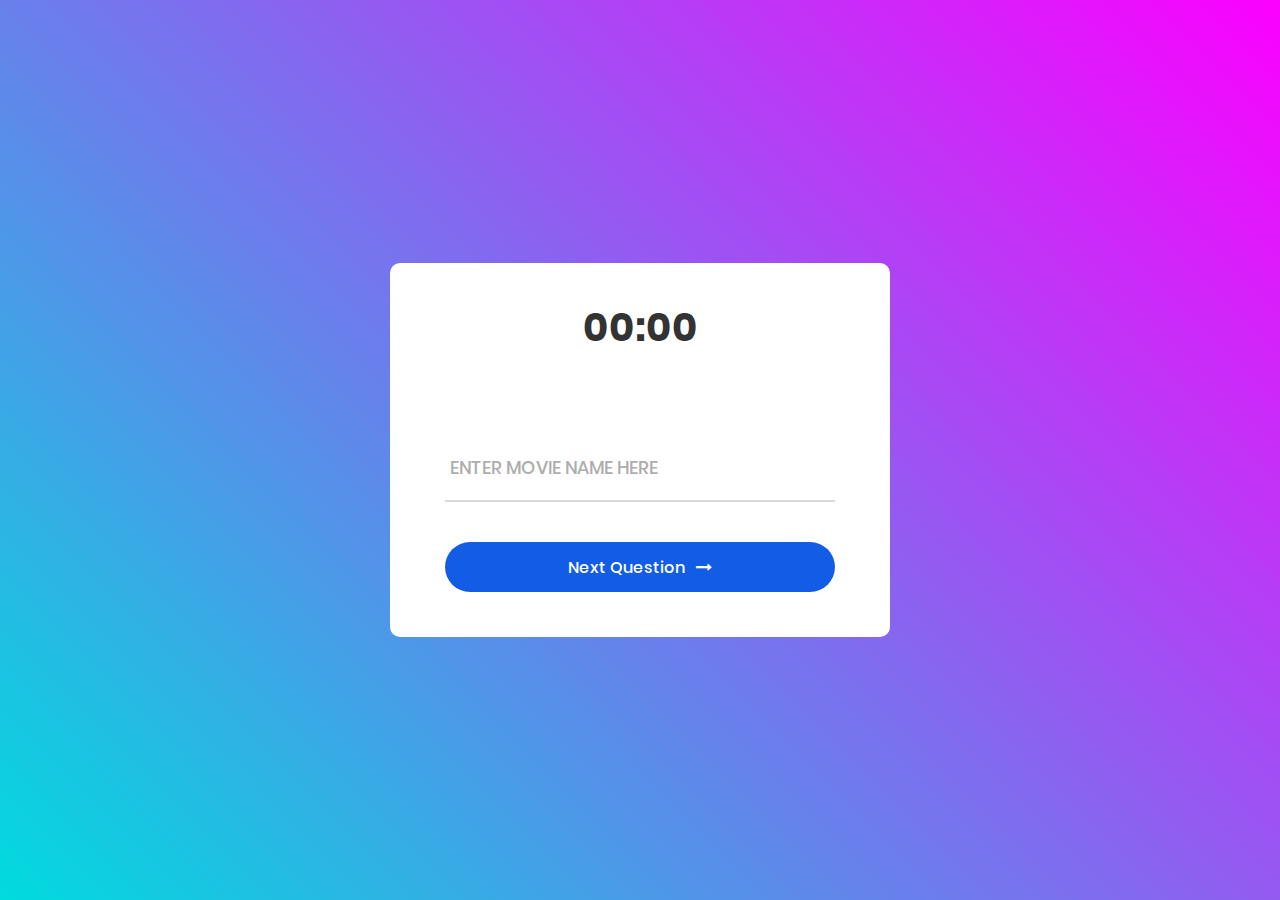
==== commit dbd7afd6: "yeet" ====
--- a/Blinders Round1/FirstRndStart.html
+++ b/Blinders Round1/FirstRndStart.html
@@ -48,7 +48,7 @@
 						<div class="contact100-form-bgbtn"></div>
 						<button type="button" class="contact100-form-btn" id="submitBtn" onclick="ded()">
 							<span>
-								Finish
+								Next Question
 								<i class="fa fa-long-arrow-right m-l-7" aria-hidden="true"></i>
 							</span>
 						</button>
